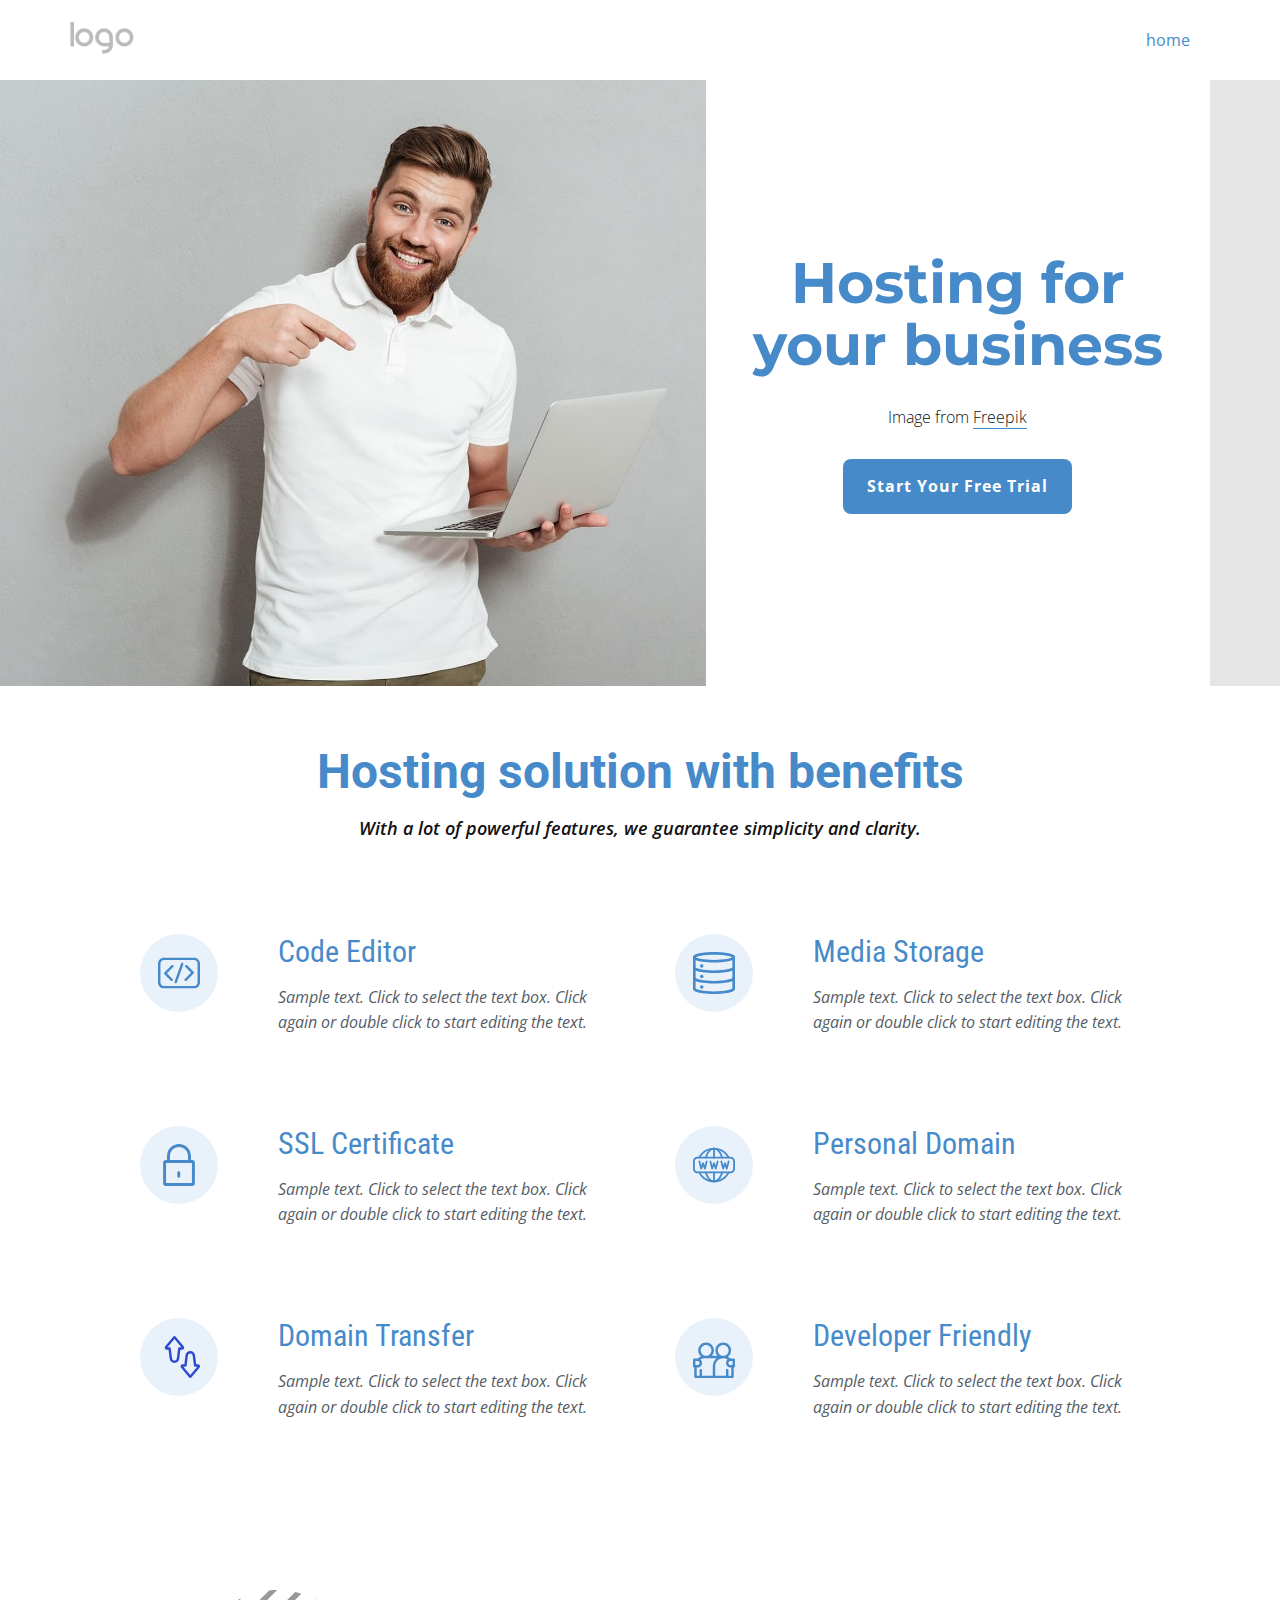
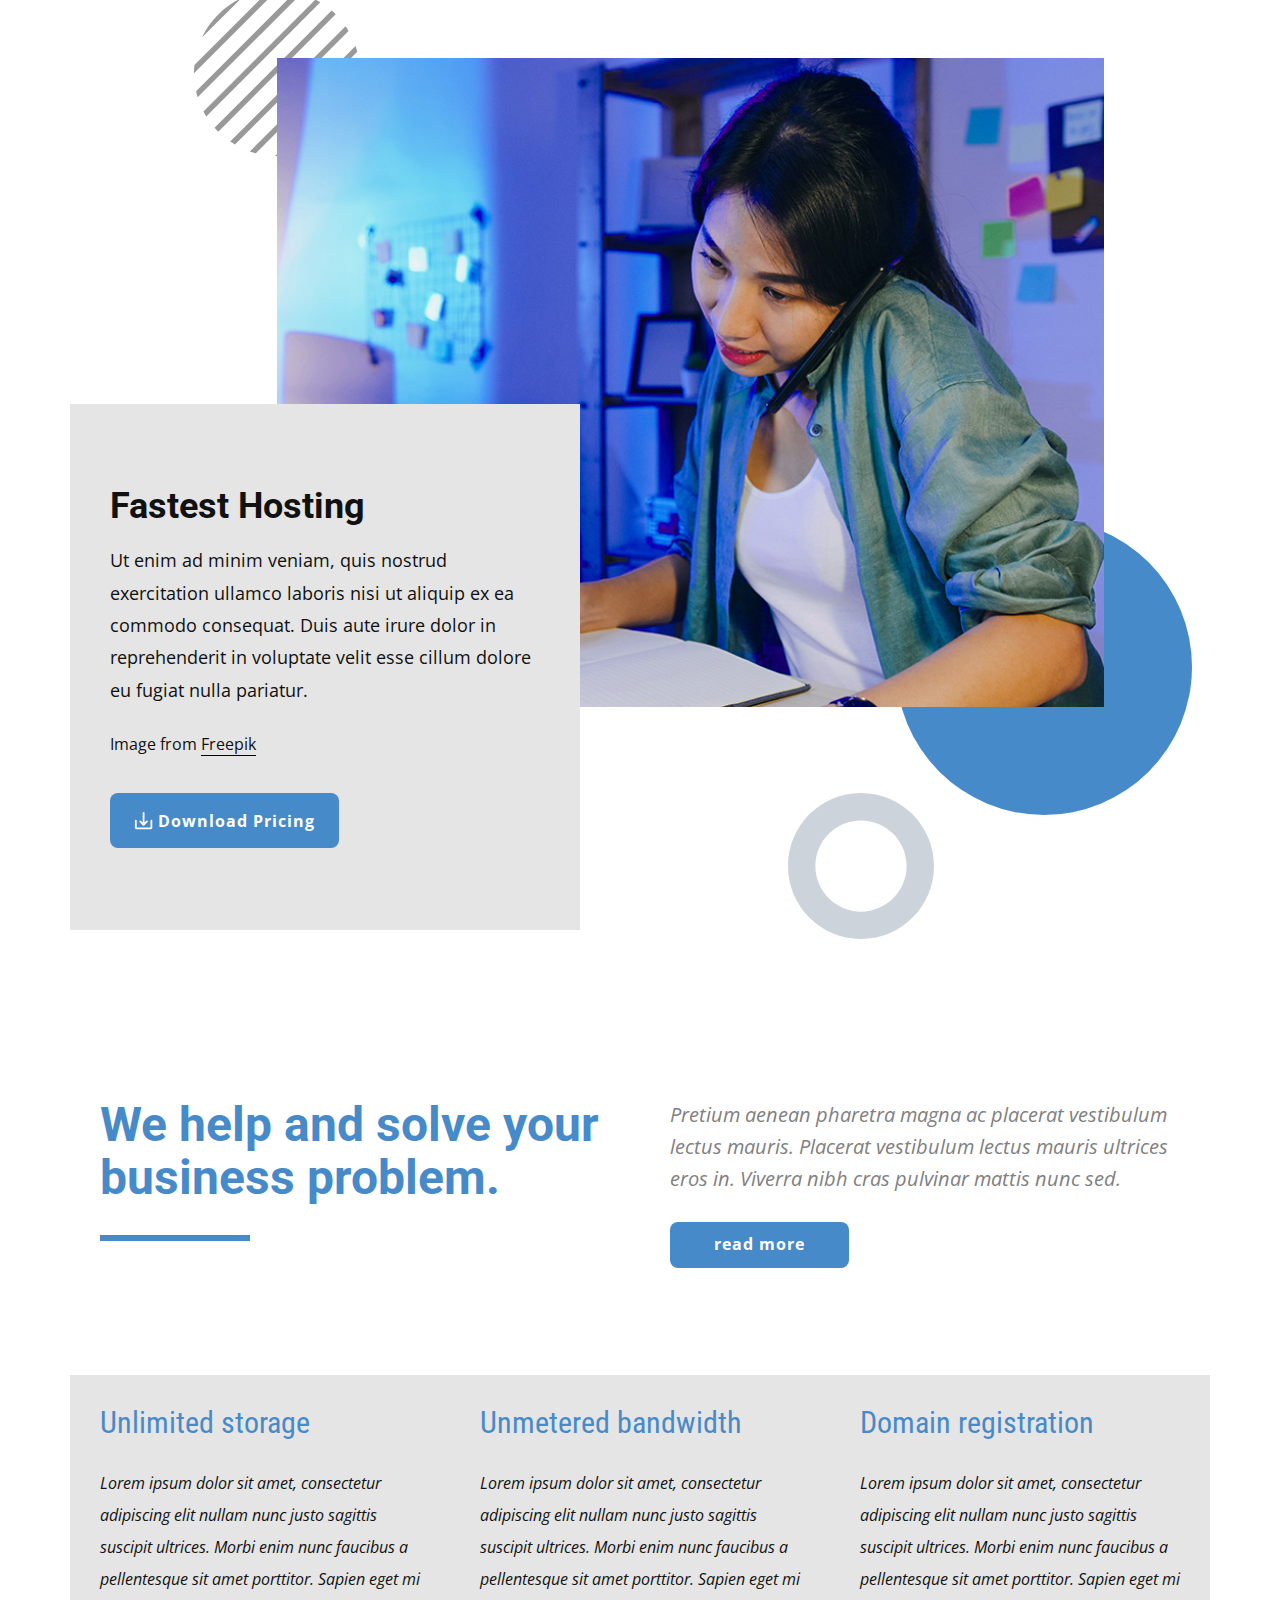
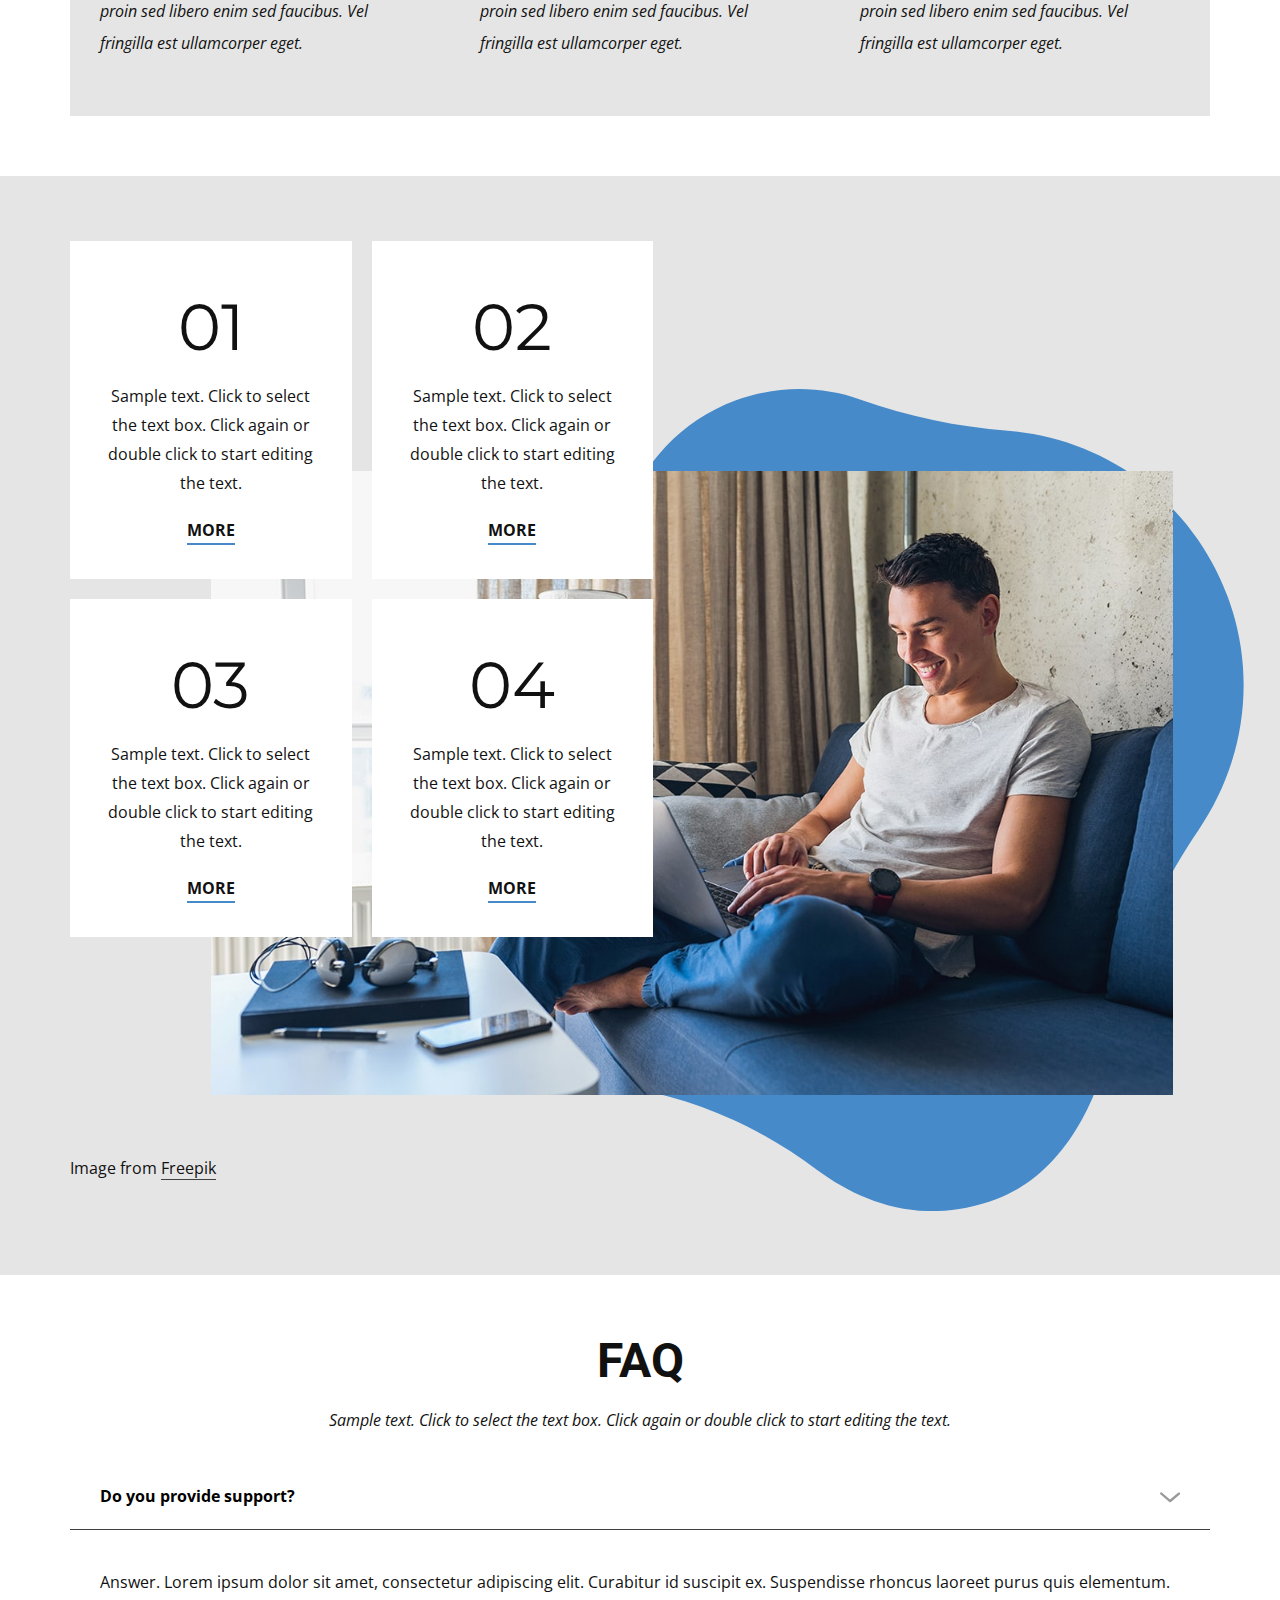
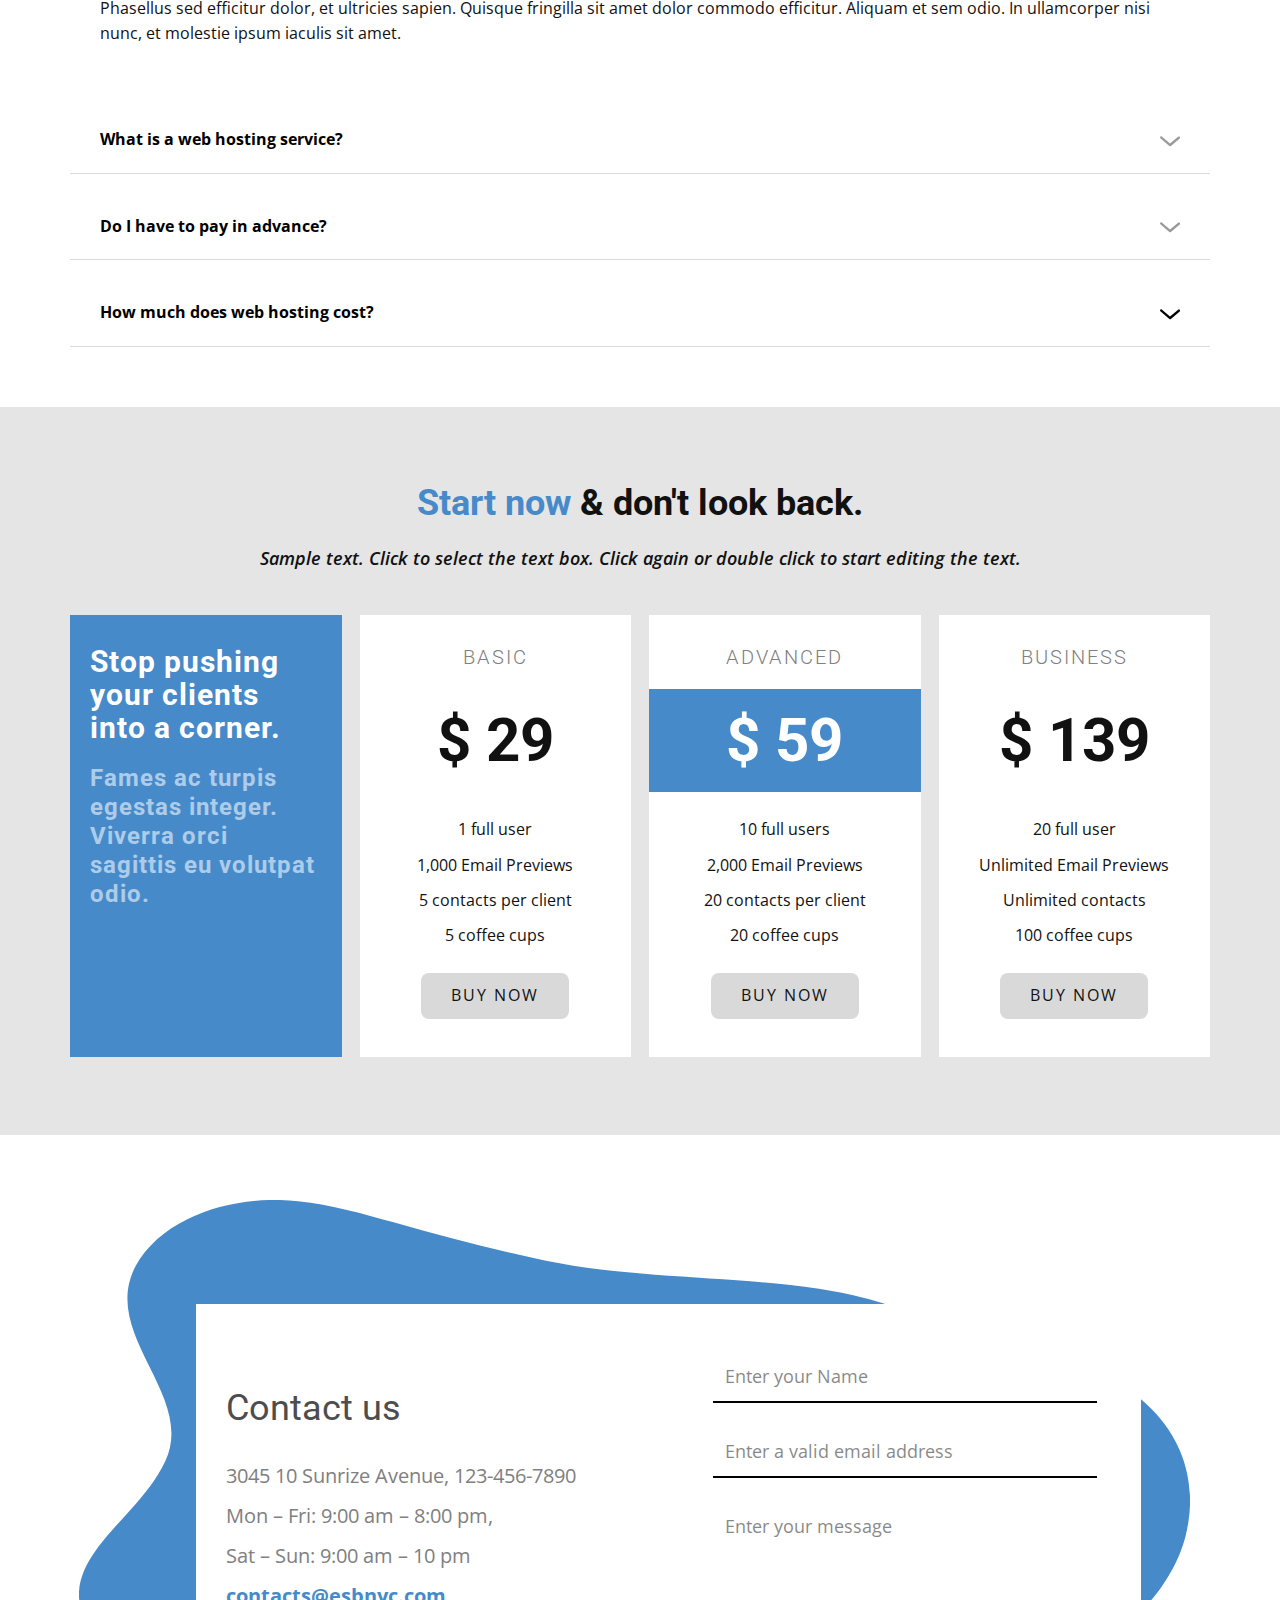
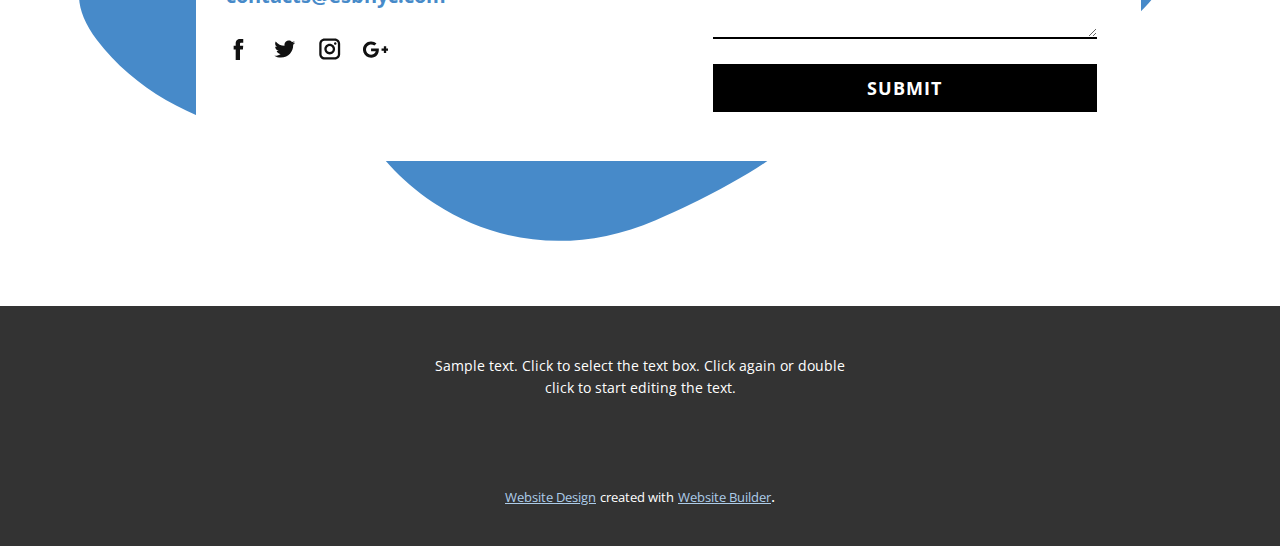
==== index.html @ 1c21a4f6 "init" ====
<!DOCTYPE html>
<html style="font-size: 16px;">
  <head>
    <meta name="viewport" content="width=device-width, initial-scale=1.0">
    <meta charset="utf-8">
    <meta name="keywords" content="Hosting for your business, ​Hosting solution with benefits, ​Fastest Hosting, We help and solve your business problem., 01, 02, 03, 04, faq, Start now &amp;amp;
don&amp;apos;t look back., Stop pushing your clients into a corner., $ 29, $ 59, $ 139, Contact us">
    <meta name="description" content="">
    <meta name="page_type" content="np-template-header-footer-from-plugin">
    <title>home</title>
    <link rel="stylesheet" href="nicepage.css" media="screen">
<link rel="stylesheet" href="home.css" media="screen">
    <script class="u-script" type="text/javascript" src="jquery.js" defer=""></script>
    <script class="u-script" type="text/javascript" src="nicepage.js" defer=""></script>
    <meta name="generator" content="Nicepage 4.8.2, nicepage.com">
    <link id="u-theme-google-font" rel="stylesheet" href="https://fonts.googleapis.com/css?family=Roboto:100,100i,300,300i,400,400i,500,500i,700,700i,900,900i|Open+Sans:300,300i,400,400i,500,500i,600,600i,700,700i,800,800i">
    <link id="u-page-google-font" rel="stylesheet" href="https://fonts.googleapis.com/css?family=Montserrat:100,100i,200,200i,300,300i,400,400i,500,500i,600,600i,700,700i,800,800i,900,900i|Roboto+Condensed:300,300i,400,400i,700,700i">
    
    
    
    
    
    
    
    
    
    <script type="application/ld+json">{
		"@context": "http://schema.org",
		"@type": "Organization",
		"name": "",
		"logo": "images/default-logo.png"
}</script>
    <meta name="theme-color" content="#478ac9">
    <meta property="og:title" content="home">
    <meta property="og:type" content="website">
  </head>
  <body data-home-page="home.html" data-home-page-title="home" class="u-body u-xl-mode"><header class="u-clearfix u-header u-header" id="sec-ed54"><div class="u-clearfix u-sheet u-valign-middle u-sheet-1">
        <a href="https://nicepage.com" class="u-image u-logo u-image-1">
          <img src="images/default-logo.png" class="u-logo-image u-logo-image-1">
        </a>
        <nav class="u-menu u-menu-dropdown u-offcanvas u-menu-1">
          <div class="menu-collapse" style="font-size: 1rem; letter-spacing: 0px;">
            <a class="u-button-style u-custom-left-right-menu-spacing u-custom-padding-bottom u-custom-top-bottom-menu-spacing u-nav-link u-text-active-palette-1-base u-text-hover-palette-2-base" href="#">
              <svg class="u-svg-link" viewBox="0 0 24 24"><use xmlns:xlink="http://www.w3.org/1999/xlink" xlink:href="#menu-hamburger"></use></svg>
              <svg class="u-svg-content" version="1.1" id="menu-hamburger" viewBox="0 0 16 16" x="0px" y="0px" xmlns:xlink="http://www.w3.org/1999/xlink" xmlns="http://www.w3.org/2000/svg"><g><rect y="1" width="16" height="2"></rect><rect y="7" width="16" height="2"></rect><rect y="13" width="16" height="2"></rect>
</g></svg>
            </a>
          </div>
          <div class="u-nav-container">
            <ul class="u-nav u-unstyled u-nav-1"><li class="u-nav-item"><a class="u-button-style u-nav-link u-text-active-palette-1-base u-text-hover-palette-2-base" href="home.html" style="padding: 10px 20px;">home</a>
</li></ul>
          </div>
          <div class="u-nav-container-collapse">
            <div class="u-black u-container-style u-inner-container-layout u-opacity u-opacity-95 u-sidenav">
              <div class="u-inner-container-layout u-sidenav-overflow">
                <div class="u-menu-close"></div>
                <ul class="u-align-center u-nav u-popupmenu-items u-unstyled u-nav-2"><li class="u-nav-item"><a class="u-button-style u-nav-link" href="home.html">home</a>
</li></ul>
              </div>
            </div>
            <div class="u-black u-menu-overlay u-opacity u-opacity-70"></div>
          </div>
        </nav>
      </div></header> 
    <section class="u-clearfix u-grey-10 u-valign-middle-lg u-valign-middle-xl u-section-1" id="sec-dedf">
      <div class="u-clearfix u-gutter-0 u-layout-wrap u-layout-wrap-1">
        <div class="u-layout" style="">
          <div class="u-layout-row" style="">
            <div class="u-align-center u-container-style u-image u-layout-cell u-right-cell u-size-35 u-size-xs-60 u-image-1" src="" data-image-width="1298" data-image-height="1080">
              <div class="u-container-layout u-valign-bottom u-container-layout-1" src=""></div>
            </div>
            <div class="u-align-center u-container-style u-layout-cell u-left-cell u-shape-rectangle u-size-25 u-size-xs-60 u-white u-layout-cell-2" src="">
              <div class="u-container-layout u-valign-middle u-container-layout-2">
                <h1 class="u-custom-font u-font-montserrat u-text u-text-palette-1-base u-text-1">Hosting for your business<br>
                </h1>
                <p class="u-text u-text-2">Image from <a href="https://www.freepik.com/psd/mockup" class="u-border-1 u-border-palette-1-base u-btn u-button-link u-button-style u-none u-text-body-color u-btn-1">Freepik</a>
                </p>
                <a href="https://nicepage.review" class="u-active-grey-90 u-border-none u-btn u-btn-round u-button-style u-hover-grey-90 u-palette-1-base u-radius-8 u-text-active-white u-text-body-alt-color u-text-hover-white u-btn-2"> Start Your Free Trial</a>
              </div>
            </div>
          </div>
        </div>
      </div>
    </section>
    <section class="u-align-center-lg u-align-center-md u-align-center-sm u-align-center-xl u-align-left-xs u-clearfix u-section-2" id="sec-1960">
      <div class="u-clearfix u-sheet u-valign-middle-lg u-valign-middle-md u-valign-middle-sm u-valign-middle-xl u-sheet-1">
        <h2 class="u-align-center-lg u-align-center-md u-align-center-sm u-align-center-xl u-text u-text-default u-text-palette-1-base u-text-1"> Hosting solution with benefits</h2>
        <p class="u-align-center-lg u-align-center-md u-align-center-sm u-align-center-xl u-text u-text-2">With a lot of powerful features, we guarantee simplicity and clarity.</p>
        <div class="u-list u-list-1">
          <div class="u-repeater u-repeater-1">
            <div class="u-container-style u-list-item u-repeater-item">
              <div class="u-container-layout u-similar-container u-valign-top-xl u-container-layout-1"><span class="u-icon u-icon-circle u-palette-1-light-3 u-spacing-18 u-text-palette-1-base u-icon-1"><svg class="u-svg-link" preserveAspectRatio="xMidYMin slice" viewBox="0 0 512 512" style=""><use xmlns:xlink="http://www.w3.org/1999/xlink" xlink:href="#svg-fbc4"></use></svg><svg class="u-svg-content" viewBox="0 0 512 512" id="svg-fbc4"><g><path d="m164.593 162.777-86.833 86.833c-5.858 5.858-5.858 15.355 0 21.213l78.4 78.4c5.857 5.858 15.355 5.859 21.213 0 5.858-5.858 5.858-15.355 0-21.213l-67.793-67.794 76.226-76.227c5.858-5.858 5.858-15.355 0-21.213s-15.356-5.858-21.213.001z"></path><path d="m355.84 162.777c-5.857-5.858-15.355-5.858-21.213 0s-5.858 15.355 0 21.213l67.793 67.794-76.226 76.227c-5.858 5.858-5.858 15.355 0 21.213 5.857 5.858 15.355 5.859 21.213 0l86.833-86.833c5.858-5.858 5.858-15.355 0-21.213z"></path><path d="m300.389 129.558c-7.814-2.76-16.38 1.338-19.139 9.149l-79.318 224.597c-2.758 7.812 1.337 16.38 9.149 19.139 7.809 2.758 16.38-1.336 19.139-9.149l79.318-224.597c2.758-7.812-1.338-16.381-9.149-19.139z"></path><path d="m439.536 68.701h-367.072c-39.957 0-72.464 32.507-72.464 72.464v229.67c0 39.957 32.507 72.464 72.464 72.464h367.072c39.957 0 72.464-32.507 72.464-72.464v-229.67c0-39.957-32.507-72.464-72.464-72.464zm42.464 302.134c0 23.415-19.049 42.464-42.464 42.464h-367.072c-23.415 0-42.464-19.049-42.464-42.464v-229.67c0-23.415 19.049-42.464 42.464-42.464h367.072c23.415 0 42.464 19.049 42.464 42.464z"></path>
</g></svg>
            
            
          </span>
                <h5 class="u-custom-font u-font-roboto-condensed u-text u-text-palette-1-base u-text-3"> Code Editor</h5>
                <p class="u-text u-text-palette-5-dark-2 u-text-4">Sample text. Click to select the text box. Click again or double click to start editing the text.</p>
              </div>
            </div>
            <div class="u-container-style u-list-item u-repeater-item">
              <div class="u-container-layout u-similar-container u-valign-top-xl u-container-layout-2"><span class="u-icon u-icon-circle u-palette-1-light-3 u-spacing-18 u-text-palette-1-base u-icon-2"><svg class="u-svg-link" preserveAspectRatio="xMidYMin slice" viewBox="0 0 24 24" style=""><use xmlns:xlink="http://www.w3.org/1999/xlink" xlink:href="#svg-6749"></use></svg><svg class="u-svg-content" viewBox="0 0 24 24" id="svg-6749"><path d="m12 6c-1.228 0-12-.084-12-3s10.772-3 12-3 12 .084 12 3-10.772 3-12 3zm-10.412-3c.732.568 4.245 1.5 10.412 1.5s9.68-.932 10.412-1.5c-.732-.568-4.245-1.5-10.412-1.5s-9.68.932-10.412 1.5zm20.939.116h.01z"></path><path d="m12 12c-1.228 0-12-.084-12-3 0-.414.336-.75.75-.75.385 0 .702.29.745.664.462.553 4.012 1.586 10.505 1.586s10.043-1.033 10.505-1.586c.043-.374.36-.664.745-.664.414 0 .75.336.75.75 0 2.916-10.772 3-12 3zm10.5-3.001c0 .001 0 .001 0 0zm-21 0c0 .001 0 .001 0 0z"></path><path d="m12 18c-1.228 0-12-.084-12-3 0-.414.336-.75.75-.75.385 0 .702.29.745.664.462.553 4.012 1.586 10.505 1.586s10.043-1.033 10.505-1.586c.043-.374.36-.664.745-.664.414 0 .75.336.75.75 0 2.916-10.772 3-12 3zm10.5-3.001c0 .001 0 .001 0 0zm-21 0c0 .001 0 .001 0 0z"></path><path d="m12 24c-1.228 0-12-.084-12-3v-18c0-.414.336-.75.75-.75s.75.336.75.75v17.919c.481.556 4.03 1.581 10.5 1.581s10.019-1.025 10.5-1.581v-17.919c0-.414.336-.75.75-.75s.75.336.75.75v18c0 2.916-10.772 3-12 3z"></path><circle cx="5" cy="14" r="1"></circle><circle cx="5" cy="8" r="1"></circle><circle cx="5" cy="20" r="1"></circle></svg>
            
            
          </span>
                <h5 class="u-custom-font u-font-roboto-condensed u-text u-text-palette-1-base u-text-5"> Media Storage</h5>
                <p class="u-text u-text-palette-5-dark-2 u-text-6">Sample text. Click to select the text box. Click again or double click to start editing the text.</p>
              </div>
            </div>
            <div class="u-container-style u-list-item u-repeater-item">
              <div class="u-container-layout u-similar-container u-valign-top-xl u-container-layout-3"><span class="u-icon u-icon-circle u-palette-1-light-3 u-spacing-18 u-text-palette-1-base u-icon-3"><svg class="u-svg-link" preserveAspectRatio="xMidYMin slice" viewBox="0 0 512 512" style=""><use xmlns:xlink="http://www.w3.org/1999/xlink" xlink:href="#svg-6777"></use></svg><svg class="u-svg-content" viewBox="0 0 512 512" x="0px" y="0px" id="svg-6777" style="enable-background:new 0 0 512 512;"><g><g><path d="M419.721,196.465H92.279c-16.414,0-29.767,13.354-29.767,29.767v256c0,16.414,13.354,29.767,29.767,29.767h327.442    c16.414,0,29.767-13.354,29.767-29.767v-256C449.488,209.819,436.135,196.465,419.721,196.465z M413.767,476.279H98.233V232.186    h315.535V476.279z"></path>
</g>
</g><g><g><path d="M256,0c-80.426,0-145.86,65.971-145.86,147.051v61.321h35.721v-61.321c0-61.386,49.408-111.33,110.14-111.33    c60.732,0,110.14,49.944,110.14,111.33v61.321h35.721v-61.321C401.861,65.971,336.432,0,256,0z"></path>
</g>
</g><g><g><path d="M253.023,333.395c-9.865,0-17.86,7.996-17.86,17.86v41.674c0,9.865,7.996,17.86,17.86,17.86s17.86-7.996,17.86-17.86    v-41.674C270.884,341.391,262.888,333.395,253.023,333.395z"></path>
</g>
</g></svg>
            
            
          </span>
                <h5 class="u-custom-font u-font-roboto-condensed u-text u-text-palette-1-base u-text-7"> SSL Certificate</h5>
                <p class="u-text u-text-palette-5-dark-2 u-text-8">Sample text. Click to select the text box. Click again or double click to start editing the text.</p>
              </div>
            </div>
            <div class="u-container-style u-list-item u-repeater-item">
              <div class="u-container-layout u-similar-container u-valign-top-xl u-container-layout-4"><span class="u-icon u-icon-circle u-palette-1-light-3 u-spacing-18 u-text-palette-1-base u-icon-4"><svg class="u-svg-link" preserveAspectRatio="xMidYMin slice" viewBox="0 0 490.667 490.667" style=""><use xmlns:xlink="http://www.w3.org/1999/xlink" xlink:href="#svg-863d"></use></svg><svg class="u-svg-content" viewBox="0 0 490.667 490.667" x="0px" y="0px" id="svg-863d" style="enable-background:new 0 0 490.667 490.667;"><g><g><path d="M437.333,149.333h-384C23.915,149.333,0,173.269,0,202.667V288c0,29.397,23.915,53.333,53.333,53.333h384    c29.419,0,53.333-23.936,53.333-53.333v-85.333C490.667,173.269,466.752,149.333,437.333,149.333z M469.333,288    c0,17.643-14.357,32-32,32h-384c-17.643,0-32-14.357-32-32v-85.333c0-17.643,14.357-32,32-32h384c17.643,0,32,14.357,32,32V288z"></path>
</g>
</g><g><g><path d="M245.333,42.667c-5.888,0-10.667,4.779-10.667,10.667V160c0,5.888,4.779,10.667,10.667,10.667S256,165.888,256,160V53.333    C256,47.445,251.221,42.667,245.333,42.667z"></path>
</g>
</g><g><g><path d="M245.333,320c-5.888,0-10.667,4.779-10.667,10.667v106.667c0,5.888,4.779,10.667,10.667,10.667S256,443.221,256,437.333    V330.667C256,324.779,251.221,320,245.333,320z"></path>
</g>
</g><g><g><path d="M351.061,157.163C331.52,86.528,291.029,42.667,245.333,42.667s-86.187,43.861-105.728,114.496    c-1.579,5.675,1.749,11.541,7.424,13.12c5.739,1.557,11.584-1.771,13.12-7.445C176.768,102.805,210.219,64,245.333,64    s68.565,38.805,85.205,98.837c1.28,4.736,5.568,7.829,10.261,7.829c0.939,0,1.877-0.128,2.837-0.384    C349.312,168.725,352.64,162.837,351.061,157.163z"></path>
</g>
</g><g><g><path d="M343.637,320.384c-5.739-1.536-11.584,1.771-13.12,7.445c-16.619,60.032-50.069,98.837-85.184,98.837    s-68.565-38.805-85.184-98.837c-1.536-5.675-7.339-8.981-13.12-7.445c-5.675,1.557-9.003,7.445-7.424,13.12    C159.147,404.139,199.637,448,245.333,448s86.187-43.861,105.728-114.496C352.64,327.829,349.312,321.963,343.637,320.384z"></path>
</g>
</g><g><g><path d="M426.688,155.243c-34.56-69.44-104.043-112.576-181.355-112.576S98.539,85.803,63.979,155.264    c-2.624,5.269-0.469,11.669,4.8,14.293c5.227,2.624,11.669,0.469,14.293-4.8C114.005,102.613,176.171,64,245.333,64    s131.328,38.613,162.283,100.757c1.856,3.733,5.611,5.909,9.536,5.909c1.6,0,3.221-0.363,4.736-1.131    C427.157,166.912,429.312,160.512,426.688,155.243z"></path>
</g>
</g><g><g><path d="M421.888,321.109c-5.248-2.603-11.669-0.491-14.293,4.8c-30.933,62.144-93.099,100.757-162.261,100.757    S114.005,388.053,83.072,325.931c-2.624-5.291-9.067-7.403-14.293-4.8c-5.269,2.624-7.424,9.024-4.8,14.293    C98.539,404.864,168.021,448,245.333,448s146.795-43.136,181.355-112.597C429.312,330.133,427.157,323.733,421.888,321.109z"></path>
</g>
</g><g><g><path d="M290.56,192.32c-5.803-1.429-11.52,2.027-12.928,7.765l-12.437,49.792l-9.749-29.248c-2.901-8.704-17.323-8.704-20.245,0    l-9.749,29.248l-12.437-49.792c-1.408-5.739-7.296-9.216-12.928-7.765c-5.739,1.429-9.195,7.232-7.765,12.928l21.333,85.333    c1.152,4.587,5.205,7.893,9.941,8.064c5.568,0.235,9.045-2.795,10.539-7.275l11.2-33.643l11.2,33.643    c1.472,4.373,5.547,7.296,10.133,7.296c0.128,0,0.277,0,0.384-0.021c4.736-0.171,8.789-3.456,9.941-8.064l21.333-85.333    C299.755,199.531,296.299,193.749,290.56,192.32z"></path>
</g>
</g><g><g><path d="M162.581,192.32c-5.803-1.429-11.499,2.027-12.949,7.765l-12.437,49.792l-9.749-29.248    c-2.901-8.704-17.323-8.704-20.245,0l-9.749,29.248l-12.437-49.792c-1.429-5.739-7.296-9.216-12.928-7.765    c-5.739,1.429-9.195,7.232-7.765,12.928l21.333,85.333c1.152,4.587,5.205,7.893,9.941,8.064c5.653,0.235,9.045-2.795,10.539-7.275    l11.2-33.643l11.2,33.643c1.472,4.373,5.547,7.296,10.133,7.296c0.128,0,0.277,0,0.405-0.021c4.736-0.171,8.789-3.456,9.941-8.064    l21.333-85.333C171.776,199.531,168.32,193.749,162.581,192.32z"></path>
</g>
</g><g><g><path d="M418.56,192.32c-5.824-1.429-11.52,2.027-12.928,7.765l-12.437,49.792l-9.749-29.248c-2.901-8.704-17.323-8.704-20.245,0    l-9.749,29.248l-12.437-49.792c-1.408-5.739-7.296-9.216-12.928-7.765c-5.717,1.429-9.173,7.211-7.765,12.928l21.333,85.333    c1.152,4.587,5.205,7.893,9.941,8.064c5.461,0.235,9.045-2.795,10.539-7.275l11.2-33.643l11.2,33.643    c1.472,4.373,5.547,7.296,10.133,7.296c0.128,0,0.277,0,0.384-0.021c4.736-0.171,8.789-3.456,9.941-8.064l21.333-85.333    C427.755,199.531,424.299,193.749,418.56,192.32z"></path>
</g>
</g></svg>
            
            
          </span>
                <h5 class="u-custom-font u-font-roboto-condensed u-text u-text-palette-1-base u-text-9"> Personal Domain</h5>
                <p class="u-text u-text-palette-5-dark-2 u-text-10">Sample text. Click to select the text box. Click again or double click to start editing the text.</p>
              </div>
            </div>
            <div class="u-container-style u-list-item u-repeater-item">
              <div class="u-container-layout u-similar-container u-valign-top-xl u-container-layout-5"><span class="u-icon u-icon-circle u-palette-1-light-3 u-spacing-18 u-icon-5"><svg class="u-svg-link" preserveAspectRatio="xMidYMin slice" viewBox="-41 0 512 512" style=""><use xmlns:xlink="http://www.w3.org/1999/xlink" xlink:href="#svg-778c"></use></svg><svg class="u-svg-content" viewBox="-41 0 512 512" id="svg-778c"><path d="m234.453125 151.4375c4.335937-9.339844 2.894531-20.039062-3.761719-27.917969l-99.21875-117.480469c-3.242187-3.839843-7.980468-6.039062-13.011718-6.039062-5.027344 0-9.769532 2.199219-13.007813 6.039062l-99.21875 117.480469c-6.65625 7.882813-8.101563 18.582031-3.761719 27.921875 4.382813 9.4375 13.609375 15.304688 24.082032 15.304688h19.503906l13.941406 111.429687c3.640625 29.085938 28.773438 51.019531 58.460938 51.019531s54.820312-21.933593 58.457031-51.019531l13.945312-111.429687h19.503907c10.472656 0 19.703124-5.867188 24.085937-15.308594zm-55.054687-14.691406c-8.558594 0-15.8125 6.390625-16.875 14.871094l-15.371094 122.832031c-1.765625 14.109375-14.101563 24.746093-28.691406 24.746093-14.589844 0-26.925782-10.636718-28.691407-24.746093l-15.367187-122.820313c-1.054688-8.484375-8.3125-14.882812-16.878906-14.882812h-23.191407l84.132813-99.613282 84.128906 99.613282zm0 0"></path><path d="m427.5625 360.558594c-4.386719-9.4375-13.613281-15.304688-24.085938-15.304688h-19.5l-13.945312-111.429687c-3.640625-29.085938-28.773438-51.019531-58.460938-51.019531s-54.816406 21.933593-58.457031 51.019531l-13.945312 111.429687h-19.503907c-10.472656 0-19.699218 5.867188-24.085937 15.308594-4.335937 9.339844-2.894531 20.039062 3.765625 27.917969l99.226562 117.488281c3.238282 3.832031 7.976563 6.03125 13 6.03125 5.027344 0 9.765626-2.199219 13.003907-6.03125l99.226562-117.488281c6.65625-7.882813 8.097657-18.582031 3.761719-27.921875zm-115.992188 114.308594-84.128906-99.613282h23.191406c8.558594 0 15.8125-6.390625 16.875-14.871094l15.371094-122.832031c1.765625-14.109375 14.101563-24.746093 28.691406-24.746093 14.59375 0 26.925782 10.636718 28.691407 24.746093l15.367187 122.820313c1.058594 8.484375 8.3125 14.882812 16.878906 14.882812h23.191407zm0 0"></path></svg>
            
            
          </span>
                <h5 class="u-custom-font u-font-roboto-condensed u-text u-text-palette-1-base u-text-11"> Domain Transfer</h5>
                <p class="u-text u-text-palette-5-dark-2 u-text-12">Sample text. Click to select the text box. Click again or double click to start editing the text.</p>
              </div>
            </div>
            <div class="u-container-style u-list-item u-repeater-item">
              <div class="u-container-layout u-similar-container u-valign-top-xl u-container-layout-6"><span class="u-icon u-icon-circle u-palette-1-light-3 u-spacing-18 u-text-palette-1-base u-icon-6"><svg class="u-svg-link" preserveAspectRatio="xMidYMin slice" viewBox="0 -40 512 511" style=""><use xmlns:xlink="http://www.w3.org/1999/xlink" xlink:href="#svg-8c6c"></use></svg><svg class="u-svg-content" viewBox="0 -40 512 511" id="svg-8c6c"><path d="m497 193.300781h-40.167969c-1.214843 0-2.417969.050781-3.613281.128907-9.023438-8.050782-19.003906-14.699219-29.679688-19.820313 24.347657-17.292969 40.261719-45.710937 40.261719-77.777344 0-52.566406-42.765625-95.332031-95.332031-95.332031-52.570312 0-95.335938 42.765625-95.335938 95.332031 0 25.261719 9.882813 48.257813 25.976563 65.332031h-70.148437c16.09375-17.074218 25.972656-40.070312 25.972656-65.332031 0-52.566406-42.765625-95.332031-95.332032-95.332031-52.566406 0-95.335937 42.765625-95.335937 95.332031 0 29.480469 13.453125 55.875 34.539063 73.378907-14.601563 5.457031-28.148438 13.617187-40.027344 24.21875-1.195313-.078126-2.394532-.128907-3.609375-.128907h-40.167969c-8.285156 0-15 6.714844-15 15v80.332031c0 8.285157 6.714844 15 15 15h1.066406v113.535157c0 8.28125 6.714844 15 15 15h449.867188c8.285156 0 15-6.71875 15-15v-113.535157h1.066406c8.285156 0 15-6.714843 15-15v-80.332031c0-8.285156-6.714844-15-15-15zm-15 80.332031h-25.167969c-13.875 0-25.167969-11.289062-25.167969-25.167968 0-13.875 11.292969-25.164063 25.167969-25.164063h25.167969zm-178.867188-177.800781c0-36.023437 29.308594-65.332031 65.332032-65.332031 36.023437 0 65.335937 29.308594 65.335937 65.332031 0 36.027344-29.308593 65.332031-65.332031 65.332031-36.027344 0-65.335938-29.304687-65.335938-65.332031zm-143.53125-65.332031c36.023438 0 65.332032 29.308594 65.332032 65.332031 0 36.023438-29.308594 65.332031-65.332032 65.332031-36.027343 0-65.335937-29.304687-65.335937-65.332031 0-36.023437 29.308594-65.332031 65.335937-65.332031zm-129.601562 192.800781h25.167969c13.875 0 25.167969 11.289063 25.167969 25.167969 0 13.875-11.292969 25.164062-25.167969 25.164062h-25.167969zm16.066406 80.332031h9.101563c30.417969 0 55.167969-24.746093 55.167969-55.167968 0-16.84375-7.601563-31.941406-19.539063-42.066406h.355469c15.503906-9.917969 33.535156-15.230469 52.382812-15.230469h142.886719c-27.757813 23.398437-45.421875 58.40625-45.421875 97.464843v113.535157h-130.667969v-65.335938c0-8.28125-6.714843-15-15-15-8.28125 0-15 6.71875-15 15v65.332031h-34.265625zm419.867188 98.53125h-34.269532v-65.332031c0-8.28125-6.714843-15-15-15-8.28125 0-15 6.71875-15 15v65.332031h-130.664062v-113.53125c0-53.742187 43.722656-97.464843 97.46875-97.464843 18.933594 0 37.039062 5.359375 52.582031 15.359375-11.851562 10.128906-19.382812 25.164062-19.382812 41.941406 0 30.417969 24.746093 55.164062 55.167969 55.164062h9.097656zm0 0"></path></svg>
            
            
          </span>
                <h5 class="u-custom-font u-font-roboto-condensed u-text u-text-palette-1-base u-text-13"> Developer Friendly</h5>
                <p class="u-text u-text-palette-5-dark-2 u-text-14">Sample text. Click to select the text box. Click again or double click to start editing the text.</p>
              </div>
            </div>
          </div>
        </div>
      </div>
    </section>
    <section class="u-align-center u-clearfix u-section-3" id="carousel_4504">
      <div class="u-clearfix u-sheet u-sheet-1">
        <div class="u-shape u-shape-svg u-text-grey-40 u-shape-1">
          <svg class="u-svg-link" preserveAspectRatio="none" viewBox="0 0 160 160" style=""><use xmlns:xlink="http://www.w3.org/1999/xlink" xlink:href="#svg-2d5e"></use></svg>
          <svg class="u-svg-content" viewBox="0 0 160 160" x="0px" y="0px" id="svg-2d5e"><path d="M114.3,152.3l38-38C144.4,130.9,130.9,144.4,114.3,152.3z M117.1,9.1l-108,108c0.8,1.6,1.7,3.2,2.7,4.8l110-110
	C120.3,10.9,118.7,10,117.1,9.1z M97.5,2L2,97.5c0.4,2,1,4,1.5,5.9l99.9-99.9C101.5,2.9,99.5,2.4,97.5,2z M80,160c2,0,4-0.1,5.9-0.2
	l73.9-73.9c0.1-2,0.2-3.9,0.2-5.9c0-0.6,0-1.2,0-1.9L78.1,160C78.8,160,79.4,160,80,160z M34.9,146.1c1.5,1,3,2,4.6,2.9L149,39.5
	c-0.9-1.6-1.9-3.1-2.9-4.6L34.9,146.1z M132.7,19.8L19.8,132.7c1.2,1.3,2.3,2.6,3.6,3.9L136.6,23.4C135.3,22.2,134,21,132.7,19.8z
	 M59.6,157.4l97.8-97.8c-0.5-1.9-1.1-3.8-1.7-5.7L53.9,155.6C55.8,156.3,57.7,156.9,59.6,157.4z M7.6,45.9L45.9,7.6
	C29.1,15.5,15.5,29.1,7.6,45.9z M80,0c-2.6,0-5.1,0.1-7.6,0.4l-72,72C0.1,74.9,0,77.4,0,80c0,0.1,0,0.2,0,0.2L80.2,0
	C80.2,0,80.1,0,80,0z"></path></svg>
        </div>
        <div class="u-palette-1-base u-preserve-proportions u-shape u-shape-circle u-shape-2"></div>
        <img class="u-image u-image-default u-image-1" data-image-width="900" data-image-height="635" src="images/b0e8ea6c-f26d-a0b2-d308-76430fa686a8.jpg">
        <div class="u-align-left u-container-style u-grey-10 u-group u-group-1">
          <div class="u-container-layout u-valign-middle u-container-layout-1">
            <h2 class="u-text u-text-default u-text-1"> Fastest Hosting</h2>
            <p class="u-text u-text-2">Ut enim ad minim veniam, quis nostrud exercitation ullamco laboris nisi ut aliquip ex ea commodo consequat. Duis aute irure dolor in reprehenderit in voluptate velit esse cillum dolore eu fugiat nulla pariatur.</p>
            <p class="u-text u-text-3">Image from <a href="https://freepik.com/photos/people" class="u-active-none u-border-1 u-border-black u-btn u-button-link u-button-style u-hover-none u-none u-text-body-color u-btn-1">Freepik</a>
            </p>
            <a href="https://nicepage.review" class="u-active-grey-90 u-border-none u-btn u-btn-round u-button-style u-hover-grey-90 u-palette-1-base u-radius-8 u-text-active-white u-text-body-alt-color u-text-hover-white u-btn-2"><span class="u-icon u-icon-1"><svg class="u-svg-content" viewBox="0 0 512 512" style="width: 1em; height: 1em;"><g id="Solid"><path d="m239.029 384.97a24 24 0 0 0 33.942 0l90.509-90.509a24 24 0 0 0 0-33.941 24 24 0 0 0 -33.941 0l-49.539 49.539v-262.059a24 24 0 0 0 -48 0v262.059l-49.539-49.539a24 24 0 0 0 -33.941 0 24 24 0 0 0 0 33.941z"></path><path d="m464 232a24 24 0 0 0 -24 24v184h-368v-184a24 24 0 0 0 -48 0v192a40 40 0 0 0 40 40h384a40 40 0 0 0 40-40v-192a24 24 0 0 0 -24-24z"></path>
</g></svg><img></span>&nbsp;Download Pricing
            </a>
          </div>
        </div>
        <div class="u-shape u-shape-svg u-text-palette-5-light-1 u-shape-3">
          <svg class="u-svg-link" preserveAspectRatio="none" viewBox="0 0 160 160" style=""><use xmlns:xlink="http://www.w3.org/1999/xlink" xlink:href="#svg-a0bf"></use></svg>
          <svg class="u-svg-content" viewBox="0 0 160 160" x="0px" y="0px" id="svg-a0bf" style="enable-background:new 0 0 160 160;"><path d="M80,30c27.6,0,50,22.4,50,50s-22.4,50-50,50s-50-22.4-50-50S52.4,30,80,30 M80,0C35.8,0,0,35.8,0,80s35.8,80,80,80
	s80-35.8,80-80S124.2,0,80,0L80,0z"></path></svg>
        </div>
      </div>
    </section>
    <section class="u-clearfix u-white u-section-4" id="carousel_1a76">
      <div class="u-clearfix u-sheet u-valign-middle u-sheet-1">
        <div class="u-clearfix u-expanded-width u-layout-wrap u-layout-wrap-1">
          <div class="u-layout">
            <div class="u-layout-row">
              <div class="u-container-style u-layout-cell u-left-cell u-similar-fill u-size-30 u-layout-cell-1">
                <div class="u-container-layout u-valign-top u-container-layout-1">
                  <h2 class="u-text u-text-palette-1-base u-text-1">We help and solve your business problem.</h2>
                  <div class="u-border-6 u-border-palette-1-base u-line u-line-horizontal u-line-1"></div>
                </div>
              </div>
              <div class="u-align-left u-container-style u-layout-cell u-right-cell u-similar-fill u-size-30 u-layout-cell-2">
                <div class="u-container-layout u-valign-top u-container-layout-2">
                  <p class="u-text u-text-font u-text-grey-50 u-text-2"> Pretium aenean pharetra magna ac placerat vestibulum lectus mauris. Placerat vestibulum lectus mauris ultrices eros in. Viverra nibh cras pulvinar mattis nunc sed.</p>
                  <a href="https://nicepage.cc" class="u-active-grey-90 u-btn u-btn-round u-button-style u-custom u-hover-grey-90 u-palette-1-base u-radius-8 u-text-active-white u-text-body-alt-color u-text-hover-white u-btn-1">read more</a>
                </div>
              </div>
            </div>
          </div>
        </div>
        <div class="u-expanded-width u-list u-list-1">
          <div class="u-repeater u-repeater-1">
            <div class="u-align-left u-container-style u-grey-10 u-list-item u-repeater-item u-list-item-1">
              <div class="u-container-layout u-similar-container u-container-layout-3">
                <h5 class="u-custom-font u-font-roboto-condensed u-text u-text-default u-text-palette-1-base u-text-3">Unlimited storage</h5>
                <p class="u-text u-text-4">Lorem ipsum dolor sit amet, consectetur adipiscing elit nullam nunc justo sagittis suscipit ultrices.&nbsp;Morbi enim nunc faucibus a pellentesque sit amet porttitor. Sapien eget mi proin sed libero enim sed faucibus. Vel fringilla est ullamcorper eget. </p>
              </div>
            </div>
            <div class="u-align-left u-container-style u-grey-10 u-list-item u-repeater-item u-list-item-2">
              <div class="u-container-layout u-similar-container u-container-layout-4">
                <h5 class="u-custom-font u-font-roboto-condensed u-text u-text-default u-text-palette-1-base u-text-5">Unmetered bandwidth</h5>
                <p class="u-text u-text-6">Lorem ipsum dolor sit amet, consectetur adipiscing elit nullam nunc justo sagittis suscipit ultrices.&nbsp;Morbi enim nunc faucibus a pellentesque sit amet porttitor. Sapien eget mi proin sed libero enim sed faucibus. Vel fringilla est ullamcorper eget. </p>
              </div>
            </div>
            <div class="u-align-left u-container-style u-grey-10 u-list-item u-repeater-item u-list-item-3">
              <div class="u-container-layout u-similar-container u-container-layout-5">
                <h5 class="u-custom-font u-font-roboto-condensed u-text u-text-default u-text-palette-1-base u-text-7">Domain registration</h5>
                <p class="u-text u-text-8">Lorem ipsum dolor sit amet, consectetur adipiscing elit nullam nunc justo sagittis suscipit ultrices.&nbsp;Morbi enim nunc faucibus a pellentesque sit amet porttitor. Sapien eget mi proin sed libero enim sed faucibus. Vel fringilla est ullamcorper eget. </p>
              </div>
            </div>
          </div>
        </div>
      </div>
    </section>
    <section class="u-clearfix u-grey-10 u-section-5" id="carousel_fab1">
      <div class="u-clearfix u-sheet u-valign-middle-md u-valign-middle-xl u-valign-middle-xs u-sheet-1">
        <div class="u-expanded-width-sm u-shape u-shape-svg u-text-palette-1-base u-shape-1">
          <svg class="u-svg-link" preserveAspectRatio="none" viewBox="0 0 160 150" style=""><use xmlns:xlink="http://www.w3.org/1999/xlink" xlink:href="#svg-7553"></use></svg>
          <svg class="u-svg-content" viewBox="0 0 160 150" x="0px" y="0px" id="svg-7553"><path d="M43.2,126.9c14.2,1.3,27.6,7,39.1,15.6c8.3,6.1,19.4,10.3,32.7,5.3c11.7-4.4,18.6-17.4,21-30.2c2.6-13.3,8.1-25.9,15.7-37.1
	c8.3-12.1,10.8-27.9,5.3-42.7C150.5,20.3,134.6,9,117,7.6C107.9,6.9,98.8,5,90.1,1.9C83-0.6,75-0.7,67.4,2.1
	c-9.9,3.7-17,11.6-20.1,21c-3.3,10.1-10.9,18-20.6,22.2c-0.1,0-0.1,0.1-0.2,0.1c-20.3,8.9-31,32-24.6,53.2
	C6.9,115.6,25.2,125.2,43.2,126.9z"></path></svg>
        </div>
        <img src="images/fddg-min.jpg" alt="" class="u-image u-image-default u-image-1" data-image-width="1200" data-image-height="800">
        <div class="u-list u-list-1">
          <div class="u-repeater u-repeater-1">
            <div class="u-align-center u-container-style u-list-item u-repeater-item u-white u-list-item-1">
              <div class="u-container-layout u-similar-container u-container-layout-1">
                <h2 class="u-custom-font u-font-montserrat u-text u-text-default u-text-1">01</h2>
                <p class="u-text u-text-2">Sample text. Click to select the text box. Click again or double click to start editing the text.</p>
                <a href="https://nicepage.com/c/education-html-templates" class="u-active-none u-border-2 u-border-active-black u-border-hover-black u-border-palette-1-base u-btn u-button-style u-hover-none u-none u-text-body-color u-text-hover-palette-2-base u-btn-1">more</a>
              </div>
            </div>
            <div class="u-align-center u-container-style u-list-item u-repeater-item u-white u-list-item-2">
              <div class="u-container-layout u-similar-container u-container-layout-2">
                <h2 class="u-custom-font u-font-montserrat u-text u-text-default u-text-3">02</h2>
                <p class="u-text u-text-4">Sample text. Click to select the text box. Click again or double click to start editing the text.</p>
                <a href="https://nicepage.studio" class="u-active-none u-border-2 u-border-active-black u-border-hover-black u-border-palette-1-base u-btn u-button-style u-hover-none u-none u-text-body-color u-text-hover-palette-2-base u-btn-2">more</a>
              </div>
            </div>
            <div class="u-align-center u-container-style u-list-item u-repeater-item u-white u-list-item-3">
              <div class="u-container-layout u-similar-container u-container-layout-3">
                <h2 class="u-custom-font u-font-montserrat u-text u-text-default u-text-5">03</h2>
                <p class="u-text u-text-6">Sample text. Click to select the text box. Click again or double click to start editing the text.</p>
                <a href="https://nicepage.me" class="u-active-none u-border-2 u-border-active-black u-border-hover-black u-border-palette-1-base u-btn u-button-style u-hover-none u-none u-text-body-color u-text-hover-palette-2-base u-btn-3">more</a>
              </div>
            </div>
            <div class="u-align-center u-container-style u-list-item u-repeater-item u-white u-list-item-4">
              <div class="u-container-layout u-similar-container u-container-layout-4">
                <h2 class="u-custom-font u-font-montserrat u-text u-text-default u-text-7">04</h2>
                <p class="u-text u-text-8">Sample text. Click to select the text box. Click again or double click to start editing the text.</p>
                <a href="https://nicepage.com/c/technology-html-templates" class="u-active-none u-border-2 u-border-active-black u-border-hover-black u-border-palette-1-base u-btn u-button-style u-hover-none u-none u-text-body-color u-text-hover-palette-2-base u-btn-4">more</a>
              </div>
            </div>
          </div>
        </div>
        <p class="u-text u-text-9">Image from <a href="https://www.freepik.com/photos/business" class="u-active-none u-border-1 u-border-grey-75 u-btn u-button-link u-button-style u-hover-none u-none u-text-body-color u-btn-5" target="_blank">Freepik</a>
        </p>
      </div>
    </section>
    <section class="u-align-center u-clearfix u-section-6" id="sec-bc23">
      <div class="u-clearfix u-sheet u-valign-middle-lg u-valign-middle-md u-valign-middle-sm u-valign-middle-xl u-sheet-1">
        <h2 class="u-text u-text-default u-text-1">faq</h2>
        <p class="u-text u-text-2">Sample text. Click to select the text box. Click again or double click to start editing the text.</p>
        <div class="u-accordion u-expanded-width-xs u-faq u-spacing-20 u-accordion-1">
          <div class="u-accordion-item">
            <a class="active u-accordion-link u-border-1 u-border-active-grey-75 u-border-grey-15 u-border-hover-grey-75 u-border-no-left u-border-no-right u-border-no-top u-button-style u-text-black u-accordion-link-1" id="link-accordion-6327" aria-controls="accordion-6327" aria-selected="true">
              <span class="u-accordion-link-text">Do you provide support?</span><span class="u-accordion-link-icon u-icon u-text-black u-icon-1"><svg class="u-svg-link" preserveAspectRatio="xMidYMin slice" viewBox="0 0 16 16" style=""><use xmlns:xlink="http://www.w3.org/1999/xlink" xlink:href="#svg-8021"></use></svg><svg class="u-svg-content" viewBox="0 0 16 16" x="0px" y="0px" id="svg-8021" style=""><path d="M8,10.7L1.6,5.3c-0.4-0.4-1-0.4-1.3,0c-0.4,0.4-0.4,0.9,0,1.3l7.2,6.1c0.1,0.1,0.4,0.2,0.6,0.2s0.4-0.1,0.6-0.2l7.1-6
	c0.4-0.4,0.4-0.9,0-1.3c-0.4-0.4-1-0.4-1.3,0L8,10.7z"></path></svg></span>
            </a>
            <div class="u-accordion-active u-accordion-pane u-container-style u-accordion-pane-1" id="accordion-6327" aria-labelledby="link-accordion-6327" wfd-invisible="true">
              <div class="u-container-layout u-container-layout-1">
                <div class="fr-view u-clearfix u-rich-text u-text">
                  <p>Answer. Lorem ipsum dolor sit amet, consectetur adipiscing elit. Curabitur id suscipit ex. Suspendisse rhoncus laoreet purus quis elementum. Phasellus sed efficitur dolor, et ultricies sapien. Quisque fringilla sit amet dolor commodo efficitur. Aliquam et sem odio. In ullamcorper nisi nunc, et molestie ipsum iaculis sit amet.</p>
                </div>
              </div>
            </div>
          </div>
          <div class="u-accordion-item">
            <a class="u-accordion-link u-border-1 u-border-active-grey-75 u-border-grey-15 u-border-hover-grey-75 u-border-no-left u-border-no-right u-border-no-top u-button-style u-text-black u-accordion-link-2" id="link-accordion-4aab" aria-controls="accordion-4aab" aria-selected="false">
              <span class="u-accordion-link-text"> What is a web hosting service? </span><span class="u-accordion-link-icon u-icon u-text-black u-icon-2"><svg class="u-svg-link" preserveAspectRatio="xMidYMin slice" viewBox="0 0 16 16" style=""><use xmlns:xlink="http://www.w3.org/1999/xlink" xlink:href="#svg-3470"></use></svg><svg class="u-svg-content" viewBox="0 0 16 16" x="0px" y="0px" id="svg-3470" style=""><path d="M8,10.7L1.6,5.3c-0.4-0.4-1-0.4-1.3,0c-0.4,0.4-0.4,0.9,0,1.3l7.2,6.1c0.1,0.1,0.4,0.2,0.6,0.2s0.4-0.1,0.6-0.2l7.1-6
	c0.4-0.4,0.4-0.9,0-1.3c-0.4-0.4-1-0.4-1.3,0L8,10.7z"></path></svg></span>
            </a>
            <div class="u-accordion-pane u-container-style u-accordion-pane-2" id="accordion-4aab" aria-labelledby="link-accordion-4aab" wfd-invisible="true">
              <div class="u-container-layout u-container-layout-2">
                <div class="u-clearfix u-rich-text u-text">
                  <p>Answer. Lorem ipsum dolor sit amet, consectetur adipiscing elit. Curabitur id suscipit ex. Suspendisse rhoncus laoreet purus quis elementum. Phasellus sed efficitur dolor, et ultricies sapien. Quisque fringilla sit amet dolor commodo efficitur. Aliquam et sem odio. In ullamcorper nisi nunc, et molestie ipsum iaculis sit amet.</p>
                </div>
              </div>
            </div>
          </div>
          <div class="u-accordion-item">
            <a class="u-accordion-link u-border-1 u-border-active-grey-75 u-border-grey-15 u-border-hover-grey-75 u-border-no-left u-border-no-right u-border-no-top u-button-style u-text-black u-accordion-link-3" id="link-accordion-eb1f" aria-controls="accordion-eb1f" aria-selected="false">
              <span class="u-accordion-link-text"> Do I have to pay in advance?</span><span class="u-accordion-link-icon u-icon u-text-black u-icon-3"><svg class="u-svg-link" preserveAspectRatio="xMidYMin slice" viewBox="0 0 16 16" style=""><use xmlns:xlink="http://www.w3.org/1999/xlink" xlink:href="#svg-e07d"></use></svg><svg class="u-svg-content" viewBox="0 0 16 16" x="0px" y="0px" id="svg-e07d" style=""><path d="M8,10.7L1.6,5.3c-0.4-0.4-1-0.4-1.3,0c-0.4,0.4-0.4,0.9,0,1.3l7.2,6.1c0.1,0.1,0.4,0.2,0.6,0.2s0.4-0.1,0.6-0.2l7.1-6
	c0.4-0.4,0.4-0.9,0-1.3c-0.4-0.4-1-0.4-1.3,0L8,10.7z"></path></svg></span>
            </a>
            <div class="u-accordion-pane u-container-style u-accordion-pane-3" id="accordion-eb1f" aria-labelledby="link-accordion-eb1f" wfd-invisible="true">
              <div class="u-container-layout u-container-layout-3">
                <div class="fr-view u-clearfix u-rich-text u-text">
                  <p>Answer. Lorem ipsum dolor sit amet, consectetur adipiscing elit. Curabitur id suscipit ex. Suspendisse rhoncus laoreet purus quis elementum. Phasellus sed efficitur dolor, et ultricies sapien. Quisque fringilla sit amet dolor commodo efficitur. Aliquam et sem odio. In ullamcorper nisi nunc, et molestie ipsum iaculis sit amet.</p>
                </div>
              </div>
            </div>
          </div>
          <div class="u-accordion-item">
            <a class="u-accordion-link u-border-1 u-border-active-grey-75 u-border-grey-15 u-border-hover-grey-75 u-border-no-left u-border-no-right u-border-no-top u-button-style u-text-black u-accordion-link-4" id="link-c01c" aria-controls="c01c" aria-selected="false">
              <span class="u-accordion-link-text"> How much does web hosting cost?</span><span class="u-accordion-link-icon u-icon u-text-black u-icon-4"><svg class="u-svg-link" preserveAspectRatio="xMidYMin slice" viewBox="0 0 16 16" style=""><use xmlns:xlink="http://www.w3.org/1999/xlink" xlink:href="#svg-e4a1"></use></svg><svg class="u-svg-content" viewBox="0 0 16 16" x="0px" y="0px" id="svg-e4a1"><path d="M8,10.7L1.6,5.3c-0.4-0.4-1-0.4-1.3,0c-0.4,0.4-0.4,0.9,0,1.3l7.2,6.1c0.1,0.1,0.4,0.2,0.6,0.2s0.4-0.1,0.6-0.2l7.1-6
	c0.4-0.4,0.4-0.9,0-1.3c-0.4-0.4-1-0.4-1.3,0L8,10.7z"></path></svg></span>
            </a>
            <div class="u-accordion-pane u-container-style u-accordion-pane-4" id="c01c" aria-labelledby="link-c01c">
              <div class="u-container-layout u-container-layout-4">
                <div class="fr-view u-clearfix u-rich-text u-text">
                  <p>Answer. Lorem ipsum dolor sit amet, consectetur adipiscing elit. Curabitur id suscipit ex. Suspendisse rhoncus laoreet purus quis elementum. Phasellus sed efficitur dolor, et ultricies sapien. Quisque fringilla sit amet dolor commodo efficitur. Aliquam et sem odio. In ullamcorper nisi nunc, et molestie ipsum iaculis sit amet.</p>
                </div>
              </div>
            </div>
          </div>
        </div>
      </div>
    </section>
    <section class="u-align-center u-clearfix u-grey-10 u-section-7" id="carousel_3837">
      <div class="u-clearfix u-sheet u-valign-middle u-sheet-1">
        <h2 class="u-text u-text-default u-text-1">
          <font class="u-text-palette-1-base">Start now</font> &amp;
don't look back.
        </h2>
        <p class="u-align-center-lg u-align-center-md u-align-center-sm u-align-center-xl u-text u-text-default u-text-2">Sample text. Click to select the text box. Click again or double click to start editing the text.</p>
        <div class="u-clearfix u-gutter-18 u-layout-wrap u-layout-wrap-1">
          <div class="u-gutter-0 u-layout">
            <div class="u-layout-row">
              <div class="u-align-left u-container-style u-layout-cell u-left-cell u-palette-1-base u-shape-rectangle u-size-15 u-size-30-md u-layout-cell-1">
                <div class="u-container-layout u-container-layout-1">
                  <h2 class="u-text u-text-default u-text-3">Stop pushing your clients into a corner.</h2>
                  <p class="u-custom-font u-heading-font u-text u-text-default u-text-palette-1-light-2 u-text-4">Fames ac turpis egestas integer. Viverra orci sagittis eu volutpat odio. </p>
                </div>
              </div>
              <div class="u-align-center u-container-style u-layout-cell u-shape-rectangle u-size-15 u-size-30-md u-white u-layout-cell-2">
                <div class="u-container-layout u-container-layout-2">
                  <h4 class="u-text u-text-grey-50 u-text-5">basic</h4>
                  <div class="u-align-center u-container-style u-expanded-width u-group u-group-1">
                    <div class="u-container-layout u-valign-middle u-container-layout-3">
                      <h2 class="u-text u-text-6">$ 29</h2>
                    </div>
                  </div>
                  <p class="u-text u-text-7">1 full user <br>1,000 Email Previews <br>5 contacts per client <br>5 coffee cups<br>
                  </p>
                  <a href="https://nicepage.com/c/tabs-website-templates" class="u-border-none u-btn u-btn-round u-button-style u-grey-15 u-hover-palette-1-base u-radius-8 u-btn-1" target="_blank">buy now</a>
                </div>
              </div>
              <div class="u-align-center u-container-style u-layout-cell u-shape-rectangle u-size-15 u-size-30-md u-white u-layout-cell-3">
                <div class="u-container-layout u-container-layout-4">
                  <h4 class="u-text u-text-grey-50 u-text-8">advanced</h4>
                  <div class="u-container-style u-expanded-width u-group u-palette-1-base u-group-2">
                    <div class="u-container-layout u-valign-middle u-container-layout-5">
                      <h2 class="u-align-center u-text u-text-9">$ 59</h2>
                    </div>
                  </div>
                  <p class="u-text u-text-10">10 full users<br>2,000 Email Previews<br>20 contacts per client <br>20 coffee cups<br>
                  </p>
                  <a href="https://nicepage.one" class="u-btn u-btn-round u-button-style u-grey-15 u-hover-palette-1-base u-radius-8 u-btn-2" target="_blank">buy now</a>
                </div>
              </div>
              <div class="u-align-center u-container-style u-layout-cell u-right-cell u-shape-rectangle u-size-15 u-size-30-md u-white u-layout-cell-4">
                <div class="u-container-layout u-container-layout-6">
                  <h4 class="u-text u-text-grey-50 u-text-11">business</h4>
                  <div class="u-align-center u-container-style u-expanded-width u-group u-group-3">
                    <div class="u-container-layout u-valign-middle u-container-layout-7">
                      <h2 class="u-text u-text-12">$ 139</h2>
                    </div>
                  </div>
                  <p class="u-text u-text-13">20 full user<br>Unlimited Email Previews<br>Unlimited contacts<br>100 coffee cups
                  </p>
                  <a href="https://nicepage.studio" class="u-btn u-btn-round u-button-style u-grey-15 u-hover-palette-1-base u-radius-8 u-btn-3" target="_blank">buy now</a>
                </div>
              </div>
            </div>
          </div>
        </div>
      </div>
    </section>
    <section class="u-align-center u-clearfix u-section-8" id="carousel_463f">
      <div class="u-clearfix u-sheet u-valign-middle-lg u-valign-middle-sm u-valign-middle-xl u-valign-middle-xs u-sheet-1">
        <div class="u-shape u-shape-svg u-text-palette-1-base u-shape-1">
          <svg class="u-svg-link" preserveAspectRatio="none" viewBox="0 0 160 140" style=""><use xmlns:xlink="http://www.w3.org/1999/xlink" xlink:href="#svg-c4d4"></use></svg>
          <svg xmlns="http://www.w3.org/2000/svg" xmlns:xlink="http://www.w3.org/1999/xlink" version="1.1" xml:space="preserve" class="u-svg-content" viewBox="0 0 160 140" x="0px" y="0px" id="svg-c4d4"><g><g><path d="M138.9,102.2c-9.5,10.1-24.4,20.2-41.2,27.4C63.2,144.5,21,147.1,3.1,112.4c-9.9-19.1,6.5-28.8,11.8-45.7
			c5.3-16.9-11.4-32.3-5.1-49.9c1.8-4.9,4.9-9,8.9-11.9C24,1,30.8-0.8,37.8,0.3C43.6,1.2,49,3.5,54.3,5.7c8.8,3.7,17.4,7.1,26.3,9.8
			c15.7,4.7,31.3,3.7,47.1,7.2c8.5,1.9,16.7,5.6,22.6,11.8C170.3,55.7,155.8,84.1,138.9,102.2z"></path>
</g>
</g></svg>
        </div>
        <div class="u-shape u-shape-svg u-text-palette-1-base u-shape-2">
          <svg class="u-svg-link" preserveAspectRatio="none" viewBox="0 0 160 120" style=""><use xmlns:xlink="http://www.w3.org/1999/xlink" xlink:href="#svg-b310"></use></svg>
          <svg xmlns="http://www.w3.org/2000/svg" xmlns:xlink="http://www.w3.org/1999/xlink" version="1.1" xml:space="preserve" class="u-svg-content" viewBox="0 0 160 120" x="0px" y="0px" id="svg-b310"><path d="M124.3,80.3c20.5-1.1,32-18.4,34.8-31.5c4.7-22.6-6.7-55.4-81.5-47.7c-124.8,12.7-75.1,145.7-16.9,114
	C99.9,93.7,86.4,82.3,124.3,80.3z"></path></svg>
        </div>
        <div class="u-clearfix u-layout-wrap u-layout-wrap-1">
          <div class="u-gutter-0 u-layout">
            <div class="u-layout-row">
              <div class="u-align-left u-container-style u-layout-cell u-left-cell u-size-30 u-white u-layout-cell-1">
                <div class="u-container-layout u-container-layout-1">
                  <h2 class="u-text u-text-grey-70 u-text-1">Contact us</h2>
                  <p class="u-text u-text-grey-50 u-text-2">3045 10 Sunrize Avenue, 123-456-7890<br>Mon – Fri: 9:00 am – 8:00 pm,<br>Sat – Sun: 9:00 am – 10 pm<br>
                    <a href="mailto:" class="u-active-none u-border-none u-btn u-button-link u-button-style u-hover-none u-none u-text-palette-1-base u-btn-1" target="_blank">contacts@esbnyc.com</a>
                  </p>
                  <div class="u-social-icons u-spacing-20 u-social-icons-1">
                    <a class="u-social-url" target="_blank" href=""><span class="u-icon u-icon-circle u-social-facebook u-social-icon u-icon-1">
                    <svg class="u-svg-link" preserveAspectRatio="xMidYMin slice" viewBox="0 0 112 112" style=""><use xmlns:xlink="http://www.w3.org/1999/xlink" xlink:href="#svg-50ee"></use></svg>
                    <svg xmlns="http://www.w3.org/2000/svg" xmlns:xlink="http://www.w3.org/1999/xlink" version="1.1" xml:space="preserve" class="u-svg-content" viewBox="0 0 112 112" x="0px" y="0px" id="svg-50ee"><path d="M75.5,28.8H65.4c-1.5,0-4,0.9-4,4.3v9.4h13.9l-1.5,15.8H61.4v45.1H42.8V58.3h-8.8V42.4h8.8V32.2 c0-7.4,3.4-18.8,18.8-18.8h13.8v15.4H75.5z"></path></svg>
                  </span>
                    </a>
                    <a class="u-social-url" target="_blank" href=""><span class="u-icon u-icon-circle u-social-icon u-social-twitter u-icon-2">
                    <svg class="u-svg-link" preserveAspectRatio="xMidYMin slice" viewBox="0 0 112 112" style=""><use xmlns:xlink="http://www.w3.org/1999/xlink" xlink:href="#svg-d346"></use></svg>
                    <svg xmlns="http://www.w3.org/2000/svg" xmlns:xlink="http://www.w3.org/1999/xlink" version="1.1" xml:space="preserve" class="u-svg-content" viewBox="0 0 112 112" x="0px" y="0px" id="svg-d346"><path d="M92.2,38.2c0,0.8,0,1.6,0,2.3c0,24.3-18.6,52.4-52.6,52.4c-10.6,0.1-20.2-2.9-28.5-8.2 c1.4,0.2,2.9,0.2,4.4,0.2c8.7,0,16.7-2.9,23-7.9c-8.1-0.2-14.9-5.5-17.3-12.8c1.1,0.2,2.4,0.2,3.4,0.2c1.6,0,3.3-0.2,4.8-0.7 c-8.4-1.6-14.9-9.2-14.9-18c0-0.2,0-0.2,0-0.2c2.5,1.4,5.4,2.2,8.4,2.3c-5-3.3-8.3-8.9-8.3-15.4c0-3.4,1-6.5,2.5-9.2 c9.1,11.1,22.7,18.5,38,19.2c-0.2-1.4-0.4-2.8-0.4-4.3c0.1-10,8.3-18.2,18.5-18.2c5.4,0,10.1,2.2,13.5,5.7c4.3-0.8,8.1-2.3,11.7-4.5 c-1.4,4.3-4.3,7.9-8.1,10.1c3.7-0.4,7.3-1.4,10.6-2.9C98.9,32.3,95.7,35.5,92.2,38.2z"></path></svg>
                  </span>
                    </a>
                    <a class="u-social-url" target="_blank" href=""><span class="u-icon u-icon-circle u-social-icon u-social-instagram u-icon-3">
                    <svg class="u-svg-link" preserveAspectRatio="xMidYMin slice" viewBox="0 0 112 112" style=""><use xmlns:xlink="http://www.w3.org/1999/xlink" xlink:href="#svg-dd2a"></use></svg>
                    <svg xmlns="http://www.w3.org/2000/svg" xmlns:xlink="http://www.w3.org/1999/xlink" version="1.1" xml:space="preserve" class="u-svg-content" viewBox="0 0 112 112" x="0px" y="0px" id="svg-dd2a"><path d="M55.9,32.9c-12.8,0-23.2,10.4-23.2,23.2s10.4,23.2,23.2,23.2s23.2-10.4,23.2-23.2S68.7,32.9,55.9,32.9z M55.9,69.4c-7.4,0-13.3-6-13.3-13.3c-0.1-7.4,6-13.3,13.3-13.3s13.3,6,13.3,13.3C69.3,63.5,63.3,69.4,55.9,69.4z"></path><path d="M79.7,26.8c-3,0-5.4,2.5-5.4,5.4s2.5,5.4,5.4,5.4c3,0,5.4-2.5,5.4-5.4S82.7,26.8,79.7,26.8z"></path><path d="M78.2,11H33.5C21,11,10.8,21.3,10.8,33.7v44.7c0,12.6,10.2,22.8,22.7,22.8h44.7c12.6,0,22.7-10.2,22.7-22.7 V33.7C100.8,21.1,90.6,11,78.2,11z M91,78.4c0,7.1-5.8,12.8-12.8,12.8H33.5c-7.1,0-12.8-5.8-12.8-12.8V33.7 c0-7.1,5.8-12.8,12.8-12.8h44.7c7.1,0,12.8,5.8,12.8,12.8V78.4z"></path></svg>
                  </span>
                    </a>
                    <a class="u-social-url" target="_blank" href=""><span class="u-icon u-icon-circle u-social-google u-social-icon u-icon-4">
                    <svg class="u-svg-link" preserveAspectRatio="xMidYMin slice" viewBox="0 0 112 112" style=""><use xmlns:xlink="http://www.w3.org/1999/xlink" xlink:href="#svg-102d"></use></svg>
                    <svg xmlns="http://www.w3.org/2000/svg" xmlns:xlink="http://www.w3.org/1999/xlink" version="1.1" xml:space="preserve" class="u-svg-content" viewBox="0 0 112 112" x="0px" y="0px" id="svg-102d"><path d="M62.2,81.6c-8.6,11.2-24.6,14.4-37.6,10C10.9,87,0.8,73.2,1,58.5c-0.8-18,15.2-34.6,33.1-34.9 c9.2-0.8,18.2,2.7,25,8.6c-2.9,3.1-5.7,6.2-8.9,9.2c-6.2-3.8-13.5-6.5-20.6-4C18.1,40.7,11,54.2,15.4,65.6 c3.5,11.8,17.8,18.3,29.2,13.2c5.8-2.1,9.7-7.4,11.3-13.2c-6.6-0.1-13.2,0-20.1-0.3c0-3.9,0-7.9,0-11.9c11.2,0,22.2,0,33.3,0 C69.9,63.4,68.3,73.9,62.2,81.6z M110.9,63.7c-3.4,0-6.6,0-10,0c0,3.4,0,6.6,0,10c-3.4,0-6.6,0-10,0c0-3.4,0-6.6,0-10 c-3.4,0-6.6,0-10,0c0-3.4,0-6.6,0-10c3.4,0,6.6,0,10,0c0-3.4,0-6.6,0.1-10c3.4,0,6.6,0,10,0c0,3.4,0,6.6,0,10c3.4,0,6.6,0,10,0 C110.9,56.9,110.9,60.3,110.9,63.7z"></path></svg>
                  </span>
                    </a>
                  </div>
                </div>
              </div>
              <div class="u-align-left u-container-style u-layout-cell u-right-cell u-size-30 u-white u-layout-cell-2">
                <div class="u-container-layout u-valign-middle u-container-layout-2">
                  <div class="u-expanded-width u-form u-form-1">
                    <form action="#" method="POST" class="u-clearfix u-form-spacing-24 u-form-vertical u-inner-form" style="padding: 24px;" source="email" name="form">
                      <div class="u-form-group u-form-name u-form-group-1">
                        <label for="name-3b9a" class="u-form-control-hidden u-label">Name</label>
                        <input type="text" placeholder="Enter your Name" id="name-3b9a" name="name" class="u-border-2 u-border-black u-border-no-left u-border-no-right u-border-no-top u-input u-input-rectangle u-input-1" required="">
                      </div>
                      <div class="u-form-email u-form-group u-form-group-2">
                        <label for="email-3b9a" class="u-form-control-hidden u-label">Email</label>
                        <input type="email" placeholder="Enter a valid email address" id="email-3b9a" name="email" class="u-border-2 u-border-black u-border-no-left u-border-no-right u-border-no-top u-input u-input-rectangle u-input-2" required="">
                      </div>
                      <div class="u-form-group u-form-message u-form-group-3">
                        <label for="message-3b9a" class="u-form-control-hidden u-label">Message</label>
                        <textarea placeholder="Enter your message" rows="4" cols="50" id="message-3b9a" name="message" class="u-border-2 u-border-black u-border-no-left u-border-no-right u-border-no-top u-input u-input-rectangle u-input-3" required=""></textarea>
                      </div>
                      <div class="u-align-left u-form-group u-form-submit u-form-group-4">
                        <a href="#" class="u-black u-btn u-btn-submit u-button-style u-hover-grey-60 u-btn-2">Submit</a>
                        <input type="submit" value="submit" class="u-form-control-hidden">
                      </div>
                      <div class="u-form-send-message u-form-send-success"> Thank you! Your message has been sent. </div>
                      <div class="u-form-send-error u-form-send-message"> Unable to send your message. Please fix errors then try again. </div>
                      <input type="hidden" value="" name="recaptchaResponse">
                    </form>
                  </div>
                </div>
              </div>
            </div>
          </div>
        </div>
      </div>
    </section>
    
    
    <footer class="u-align-center u-clearfix u-footer u-grey-80 u-footer" id="sec-7ea6"><div class="u-clearfix u-sheet u-sheet-1">
        <p class="u-small-text u-text u-text-variant u-text-1">Sample text. Click to select the text box. Click again or double click to start editing the text.</p>
      </div></footer>
    <section class="u-backlink u-clearfix u-grey-80">
      <a class="u-link" href="https://nicepage.com/website-design" target="_blank">
        <span>Website Design</span>
      </a>
      <p class="u-text">
        <span>created with</span>
      </p>
      <a class="u-link" href="https://nicepage.com/website-builder" target="_blank">
        <span>Website Builder</span>
      </a>. 
    </section>
  </body>
</html>
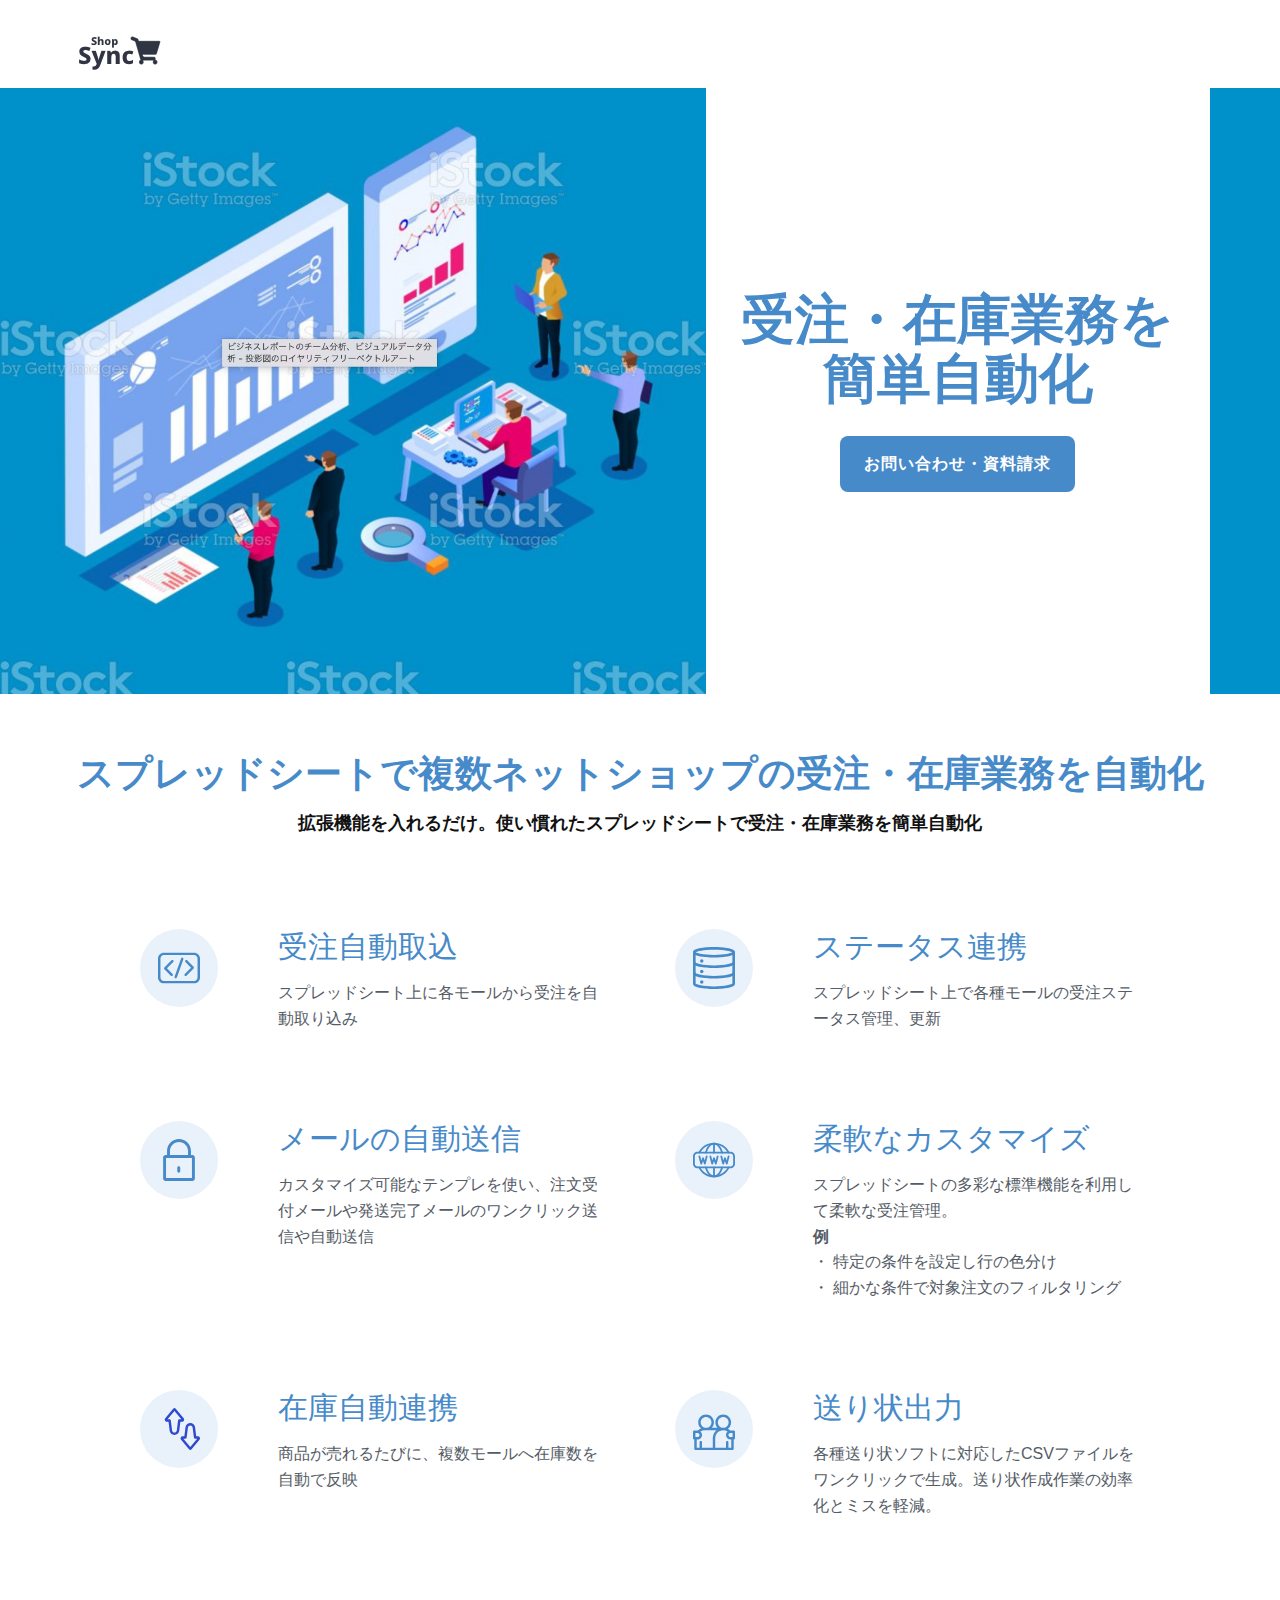
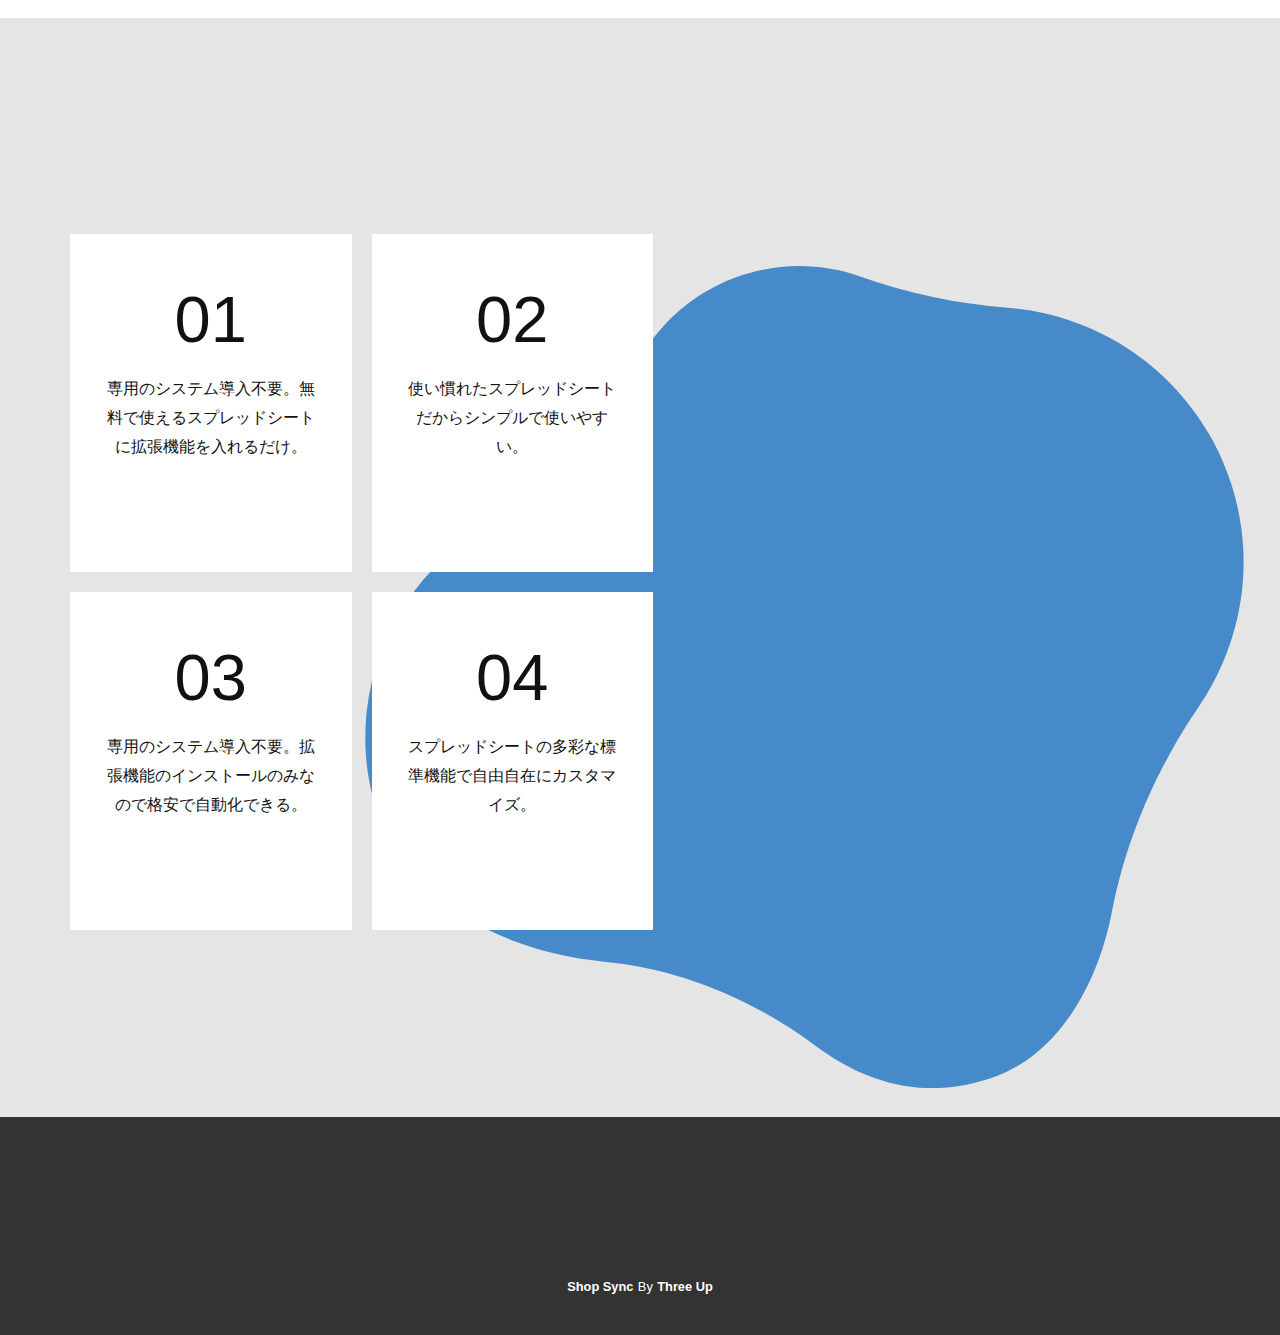
==== commit f51edddd: "wip" ====
--- a/index.html
+++ b/index.html
@@ -7,7 +7,7 @@
 don&amp;apos;t look back., Stop pushing your clients into a corner., $ 29, $ 59, $ 139, Contact us">
     <meta name="description" content="">
     <meta name="page_type" content="np-template-header-footer-from-plugin">
-    <title>home</title>
+    <title>Shop Sync</title>
     <link rel="stylesheet" href="nicepage.css" media="screen">
 <link rel="stylesheet" href="home.css" media="screen">
     <script class="u-script" type="text/javascript" src="jquery.js" defer=""></script>
@@ -15,15 +15,6 @@
     <meta name="generator" content="Nicepage 4.8.2, nicepage.com">
     <link id="u-theme-google-font" rel="stylesheet" href="https://fonts.googleapis.com/css?family=Roboto:100,100i,300,300i,400,400i,500,500i,700,700i,900,900i|Open+Sans:300,300i,400,400i,500,500i,600,600i,700,700i,800,800i">
     <link id="u-page-google-font" rel="stylesheet" href="https://fonts.googleapis.com/css?family=Montserrat:100,100i,200,200i,300,300i,400,400i,500,500i,600,600i,700,700i,800,800i,900,900i|Roboto+Condensed:300,300i,400,400i,700,700i">
-    
-    
-    
-    
-    
-    
-    
-    
-    
     <script type="application/ld+json">{
 		"@context": "http://schema.org",
 		"@type": "Organization",
@@ -31,10 +22,10 @@
 		"logo": "images/default-logo.png"
 }</script>
     <meta name="theme-color" content="#478ac9">
-    <meta property="og:title" content="home">
+    <meta property="og:title" content="Shop Sync">
     <meta property="og:type" content="website">
   </head>
-  <body data-home-page="home.html" data-home-page-title="home" class="u-body u-xl-mode"><header class="u-clearfix u-header u-header" id="sec-ed54"><div class="u-clearfix u-sheet u-valign-middle u-sheet-1">
+  <body data-home-page="home.html" data-home-page-title="shop-sync" class="u-body u-xl-mode"><header class="u-clearfix u-header u-header" id="sec-ed54"><div class="u-clearfix u-sheet u-valign-middle u-sheet-1">
         <a href="https://nicepage.com" class="u-image u-logo u-image-1">
           <img src="images/default-logo.png" class="u-logo-image u-logo-image-1">
         </a>
@@ -47,14 +38,16 @@
             </a>
           </div>
           <div class="u-nav-container">
-            <ul class="u-nav u-unstyled u-nav-1"><li class="u-nav-item"><a class="u-button-style u-nav-link u-text-active-palette-1-base u-text-hover-palette-2-base" href="home.html" style="padding: 10px 20px;">home</a>
+            <ul class="u-nav u-unstyled u-nav-1">
+              <li class="u-nav-item">
+                <!-- <a class="u-button-style u-nav-link u-text-active-palette-1-base u-text-hover-palette-2-base" href="home.html" style="padding: 10px 20px;">home</a> -->
 </li></ul>
           </div>
           <div class="u-nav-container-collapse">
             <div class="u-black u-container-style u-inner-container-layout u-opacity u-opacity-95 u-sidenav">
               <div class="u-inner-container-layout u-sidenav-overflow">
                 <div class="u-menu-close"></div>
-                <ul class="u-align-center u-nav u-popupmenu-items u-unstyled u-nav-2"><li class="u-nav-item"><a class="u-button-style u-nav-link" href="home.html">home</a>
+                <ul class="u-align-center u-nav u-popupmenu-items u-unstyled u-nav-2"><li class="u-nav-item"><a class="u-button-style u-nav-link" href="home.html">shop sync</a>
 </li></ul>
               </div>
             </div>
@@ -71,11 +64,13 @@
             </div>
             <div class="u-align-center u-container-style u-layout-cell u-left-cell u-shape-rectangle u-size-25 u-size-xs-60 u-white u-layout-cell-2" src="">
               <div class="u-container-layout u-valign-middle u-container-layout-2">
-                <h1 class="u-custom-font u-font-montserrat u-text u-text-palette-1-base u-text-1">Hosting for your business<br>
+                <h1 class="u-custom-font u-font-montserrat u-text u-text-palette-1-base u-text-1">受注・在庫業務を簡単自動化<br>
                 </h1>
-                <p class="u-text u-text-2">Image from <a href="https://www.freepik.com/psd/mockup" class="u-border-1 u-border-palette-1-base u-btn u-button-link u-button-style u-none u-text-body-color u-btn-1">Freepik</a>
-                </p>
-                <a href="https://nicepage.review" class="u-active-grey-90 u-border-none u-btn u-btn-round u-button-style u-hover-grey-90 u-palette-1-base u-radius-8 u-text-active-white u-text-body-alt-color u-text-hover-white u-btn-2"> Start Your Free Trial</a>
+                <!-- <p class="u-text u-text-2">Image from <a href="https://www.freepik.com/psd/mockup" class="u-border-1 u-border-palette-1-base u-btn u-button-link u-button-style u-none u-text-body-color u-btn-1">Freepik</a> -->
+                <!-- </p> -->
+                <a href="https://forms.gle/64h3HEDT7d8SC78A6" class="u-active-grey-90 u-border-none u-btn u-btn-round u-button-style u-hover-grey-90 u-palette-1-base u-radius-8 u-text-active-white u-text-body-alt-color u-text-hover-white u-btn-2">
+                  お問い合わせ・資料請求
+                </a>
               </div>
             </div>
           </div>
@@ -84,8 +79,8 @@
     </section>
     <section class="u-align-center-lg u-align-center-md u-align-center-sm u-align-center-xl u-align-left-xs u-clearfix u-section-2" id="sec-1960">
       <div class="u-clearfix u-sheet u-valign-middle-lg u-valign-middle-md u-valign-middle-sm u-valign-middle-xl u-sheet-1">
-        <h2 class="u-align-center-lg u-align-center-md u-align-center-sm u-align-center-xl u-text u-text-default u-text-palette-1-base u-text-1"> Hosting solution with benefits</h2>
-        <p class="u-align-center-lg u-align-center-md u-align-center-sm u-align-center-xl u-text u-text-2">With a lot of powerful features, we guarantee simplicity and clarity.</p>
+        <h2 class="u-align-center-lg u-align-center-md u-align-center-sm u-align-center-xl u-text u-text-default u-text-palette-1-base u-text-1">スプレッドシートで複数ネットショップの受注・在庫業務を自動化</h2>
+        <p class="u-align-center-lg u-align-center-md u-align-center-sm u-align-center-xl u-text u-text-2">拡張機能を入れるだけ。使い慣れたスプレッドシートで受注・在庫業務を簡単自動化</p>
         <div class="u-list u-list-1">
           <div class="u-repeater u-repeater-1">
             <div class="u-container-style u-list-item u-repeater-item">
@@ -94,8 +89,8 @@
             
             
           </span>
-                <h5 class="u-custom-font u-font-roboto-condensed u-text u-text-palette-1-base u-text-3"> Code Editor</h5>
-                <p class="u-text u-text-palette-5-dark-2 u-text-4">Sample text. Click to select the text box. Click again or double click to start editing the text.</p>
+                <h5 class="u-custom-font u-font-roboto-condensed u-text u-text-palette-1-base u-text-3"> 受注自動取込</h5>
+                <p class="u-text u-text-palette-5-dark-2 u-text-4">スプレッドシート上に各モールから受注を自動取り込み</p>
               </div>
             </div>
             <div class="u-container-style u-list-item u-repeater-item">
@@ -103,8 +98,8 @@
             
             
           </span>
-                <h5 class="u-custom-font u-font-roboto-condensed u-text u-text-palette-1-base u-text-5"> Media Storage</h5>
-                <p class="u-text u-text-palette-5-dark-2 u-text-6">Sample text. Click to select the text box. Click again or double click to start editing the text.</p>
+                <h5 class="u-custom-font u-font-roboto-condensed u-text u-text-palette-1-base u-text-5">ステータス連携</h5>
+                <p class="u-text u-text-palette-5-dark-2 u-text-6">スプレッドシート上で各種モールの受注ステータス管理、更新</p>
               </div>
             </div>
             <div class="u-container-style u-list-item u-repeater-item">
@@ -118,8 +113,8 @@
             
             
           </span>
-                <h5 class="u-custom-font u-font-roboto-condensed u-text u-text-palette-1-base u-text-7"> SSL Certificate</h5>
-                <p class="u-text u-text-palette-5-dark-2 u-text-8">Sample text. Click to select the text box. Click again or double click to start editing the text.</p>
+                <h5 class="u-custom-font u-font-roboto-condensed u-text u-text-palette-1-base u-text-7">メールの自動送信</h5>
+                <p class="u-text u-text-palette-5-dark-2 u-text-8">カスタマイズ可能なテンプレを使い、注文受付メールや発送完了メールのワンクリック送信や自動送信</p>
               </div>
             </div>
             <div class="u-container-style u-list-item u-repeater-item">
@@ -147,8 +142,13 @@
             
             
           </span>
-                <h5 class="u-custom-font u-font-roboto-condensed u-text u-text-palette-1-base u-text-9"> Personal Domain</h5>
-                <p class="u-text u-text-palette-5-dark-2 u-text-10">Sample text. Click to select the text box. Click again or double click to start editing the text.</p>
+                <h5 class="u-custom-font u-font-roboto-condensed u-text u-text-palette-1-base u-text-9">柔軟なカスタマイズ</h5>
+                <p class="u-text u-text-palette-5-dark-2 u-text-10">
+                  スプレッドシートの多彩な標準機能を利用して柔軟な受注管理。<br>
+                  <b>例</b><br>
+                  ・ 特定の条件を設定し行の色分け<br>
+                  ・ 細かな条件で対象注文のフィルタリング
+                </p>
               </div>
             </div>
             <div class="u-container-style u-list-item u-repeater-item">
@@ -156,8 +156,8 @@
             
             
           </span>
-                <h5 class="u-custom-font u-font-roboto-condensed u-text u-text-palette-1-base u-text-11"> Domain Transfer</h5>
-                <p class="u-text u-text-palette-5-dark-2 u-text-12">Sample text. Click to select the text box. Click again or double click to start editing the text.</p>
+                <h5 class="u-custom-font u-font-roboto-condensed u-text u-text-palette-1-base u-text-11">在庫自動連携</h5>
+                <p class="u-text u-text-palette-5-dark-2 u-text-12">商品が売れるたびに、複数モールへ在庫数を自動で反映</p>
               </div>
             </div>
             <div class="u-container-style u-list-item u-repeater-item">
@@ -165,84 +165,8 @@
             
             
           </span>
-                <h5 class="u-custom-font u-font-roboto-condensed u-text u-text-palette-1-base u-text-13"> Developer Friendly</h5>
-                <p class="u-text u-text-palette-5-dark-2 u-text-14">Sample text. Click to select the text box. Click again or double click to start editing the text.</p>
-              </div>
-            </div>
-          </div>
-        </div>
-      </div>
-    </section>
-    <section class="u-align-center u-clearfix u-section-3" id="carousel_4504">
-      <div class="u-clearfix u-sheet u-sheet-1">
-        <div class="u-shape u-shape-svg u-text-grey-40 u-shape-1">
-          <svg class="u-svg-link" preserveAspectRatio="none" viewBox="0 0 160 160" style=""><use xmlns:xlink="http://www.w3.org/1999/xlink" xlink:href="#svg-2d5e"></use></svg>
-          <svg class="u-svg-content" viewBox="0 0 160 160" x="0px" y="0px" id="svg-2d5e"><path d="M114.3,152.3l38-38C144.4,130.9,130.9,144.4,114.3,152.3z M117.1,9.1l-108,108c0.8,1.6,1.7,3.2,2.7,4.8l110-110
-	C120.3,10.9,118.7,10,117.1,9.1z M97.5,2L2,97.5c0.4,2,1,4,1.5,5.9l99.9-99.9C101.5,2.9,99.5,2.4,97.5,2z M80,160c2,0,4-0.1,5.9-0.2
-	l73.9-73.9c0.1-2,0.2-3.9,0.2-5.9c0-0.6,0-1.2,0-1.9L78.1,160C78.8,160,79.4,160,80,160z M34.9,146.1c1.5,1,3,2,4.6,2.9L149,39.5
-	c-0.9-1.6-1.9-3.1-2.9-4.6L34.9,146.1z M132.7,19.8L19.8,132.7c1.2,1.3,2.3,2.6,3.6,3.9L136.6,23.4C135.3,22.2,134,21,132.7,19.8z
-	 M59.6,157.4l97.8-97.8c-0.5-1.9-1.1-3.8-1.7-5.7L53.9,155.6C55.8,156.3,57.7,156.9,59.6,157.4z M7.6,45.9L45.9,7.6
-	C29.1,15.5,15.5,29.1,7.6,45.9z M80,0c-2.6,0-5.1,0.1-7.6,0.4l-72,72C0.1,74.9,0,77.4,0,80c0,0.1,0,0.2,0,0.2L80.2,0
-	C80.2,0,80.1,0,80,0z"></path></svg>
-        </div>
-        <div class="u-palette-1-base u-preserve-proportions u-shape u-shape-circle u-shape-2"></div>
-        <img class="u-image u-image-default u-image-1" data-image-width="900" data-image-height="635" src="images/b0e8ea6c-f26d-a0b2-d308-76430fa686a8.jpg">
-        <div class="u-align-left u-container-style u-grey-10 u-group u-group-1">
-          <div class="u-container-layout u-valign-middle u-container-layout-1">
-            <h2 class="u-text u-text-default u-text-1"> Fastest Hosting</h2>
-            <p class="u-text u-text-2">Ut enim ad minim veniam, quis nostrud exercitation ullamco laboris nisi ut aliquip ex ea commodo consequat. Duis aute irure dolor in reprehenderit in voluptate velit esse cillum dolore eu fugiat nulla pariatur.</p>
-            <p class="u-text u-text-3">Image from <a href="https://freepik.com/photos/people" class="u-active-none u-border-1 u-border-black u-btn u-button-link u-button-style u-hover-none u-none u-text-body-color u-btn-1">Freepik</a>
-            </p>
-            <a href="https://nicepage.review" class="u-active-grey-90 u-border-none u-btn u-btn-round u-button-style u-hover-grey-90 u-palette-1-base u-radius-8 u-text-active-white u-text-body-alt-color u-text-hover-white u-btn-2"><span class="u-icon u-icon-1"><svg class="u-svg-content" viewBox="0 0 512 512" style="width: 1em; height: 1em;"><g id="Solid"><path d="m239.029 384.97a24 24 0 0 0 33.942 0l90.509-90.509a24 24 0 0 0 0-33.941 24 24 0 0 0 -33.941 0l-49.539 49.539v-262.059a24 24 0 0 0 -48 0v262.059l-49.539-49.539a24 24 0 0 0 -33.941 0 24 24 0 0 0 0 33.941z"></path><path d="m464 232a24 24 0 0 0 -24 24v184h-368v-184a24 24 0 0 0 -48 0v192a40 40 0 0 0 40 40h384a40 40 0 0 0 40-40v-192a24 24 0 0 0 -24-24z"></path>
-</g></svg><img></span>&nbsp;Download Pricing
-            </a>
-          </div>
-        </div>
-        <div class="u-shape u-shape-svg u-text-palette-5-light-1 u-shape-3">
-          <svg class="u-svg-link" preserveAspectRatio="none" viewBox="0 0 160 160" style=""><use xmlns:xlink="http://www.w3.org/1999/xlink" xlink:href="#svg-a0bf"></use></svg>
-          <svg class="u-svg-content" viewBox="0 0 160 160" x="0px" y="0px" id="svg-a0bf" style="enable-background:new 0 0 160 160;"><path d="M80,30c27.6,0,50,22.4,50,50s-22.4,50-50,50s-50-22.4-50-50S52.4,30,80,30 M80,0C35.8,0,0,35.8,0,80s35.8,80,80,80
-	s80-35.8,80-80S124.2,0,80,0L80,0z"></path></svg>
-        </div>
-      </div>
-    </section>
-    <section class="u-clearfix u-white u-section-4" id="carousel_1a76">
-      <div class="u-clearfix u-sheet u-valign-middle u-sheet-1">
-        <div class="u-clearfix u-expanded-width u-layout-wrap u-layout-wrap-1">
-          <div class="u-layout">
-            <div class="u-layout-row">
-              <div class="u-container-style u-layout-cell u-left-cell u-similar-fill u-size-30 u-layout-cell-1">
-                <div class="u-container-layout u-valign-top u-container-layout-1">
-                  <h2 class="u-text u-text-palette-1-base u-text-1">We help and solve your business problem.</h2>
-                  <div class="u-border-6 u-border-palette-1-base u-line u-line-horizontal u-line-1"></div>
-                </div>
-              </div>
-              <div class="u-align-left u-container-style u-layout-cell u-right-cell u-similar-fill u-size-30 u-layout-cell-2">
-                <div class="u-container-layout u-valign-top u-container-layout-2">
-                  <p class="u-text u-text-font u-text-grey-50 u-text-2"> Pretium aenean pharetra magna ac placerat vestibulum lectus mauris. Placerat vestibulum lectus mauris ultrices eros in. Viverra nibh cras pulvinar mattis nunc sed.</p>
-                  <a href="https://nicepage.cc" class="u-active-grey-90 u-btn u-btn-round u-button-style u-custom u-hover-grey-90 u-palette-1-base u-radius-8 u-text-active-white u-text-body-alt-color u-text-hover-white u-btn-1">read more</a>
-                </div>
-              </div>
-            </div>
-          </div>
-        </div>
-        <div class="u-expanded-width u-list u-list-1">
-          <div class="u-repeater u-repeater-1">
-            <div class="u-align-left u-container-style u-grey-10 u-list-item u-repeater-item u-list-item-1">
-              <div class="u-container-layout u-similar-container u-container-layout-3">
-                <h5 class="u-custom-font u-font-roboto-condensed u-text u-text-default u-text-palette-1-base u-text-3">Unlimited storage</h5>
-                <p class="u-text u-text-4">Lorem ipsum dolor sit amet, consectetur adipiscing elit nullam nunc justo sagittis suscipit ultrices.&nbsp;Morbi enim nunc faucibus a pellentesque sit amet porttitor. Sapien eget mi proin sed libero enim sed faucibus. Vel fringilla est ullamcorper eget. </p>
-              </div>
-            </div>
-            <div class="u-align-left u-container-style u-grey-10 u-list-item u-repeater-item u-list-item-2">
-              <div class="u-container-layout u-similar-container u-container-layout-4">
-                <h5 class="u-custom-font u-font-roboto-condensed u-text u-text-default u-text-palette-1-base u-text-5">Unmetered bandwidth</h5>
-                <p class="u-text u-text-6">Lorem ipsum dolor sit amet, consectetur adipiscing elit nullam nunc justo sagittis suscipit ultrices.&nbsp;Morbi enim nunc faucibus a pellentesque sit amet porttitor. Sapien eget mi proin sed libero enim sed faucibus. Vel fringilla est ullamcorper eget. </p>
-              </div>
-            </div>
-            <div class="u-align-left u-container-style u-grey-10 u-list-item u-repeater-item u-list-item-3">
-              <div class="u-container-layout u-similar-container u-container-layout-5">
-                <h5 class="u-custom-font u-font-roboto-condensed u-text u-text-default u-text-palette-1-base u-text-7">Domain registration</h5>
-                <p class="u-text u-text-8">Lorem ipsum dolor sit amet, consectetur adipiscing elit nullam nunc justo sagittis suscipit ultrices.&nbsp;Morbi enim nunc faucibus a pellentesque sit amet porttitor. Sapien eget mi proin sed libero enim sed faucibus. Vel fringilla est ullamcorper eget. </p>
+                <h5 class="u-custom-font u-font-roboto-condensed u-text u-text-palette-1-base u-text-13">送り状出力</h5>
+                <p class="u-text u-text-palette-5-dark-2 u-text-14">各種送り状ソフトに対応したCSVファイルをワンクリックで生成。送り状作成作業の効率化とミスを軽減。</p>
               </div>
             </div>
           </div>
@@ -258,258 +182,57 @@
 	c-9.9,3.7-17,11.6-20.1,21c-3.3,10.1-10.9,18-20.6,22.2c-0.1,0-0.1,0.1-0.2,0.1c-20.3,8.9-31,32-24.6,53.2
 	C6.9,115.6,25.2,125.2,43.2,126.9z"></path></svg>
         </div>
-        <img src="images/fddg-min.jpg" alt="" class="u-image u-image-default u-image-1" data-image-width="1200" data-image-height="800">
+        <!-- <img src="images/fddg-min.jpg" alt="" class="u-image u-image-default u-image-1" data-image-width="1200" data-image-height="800"> -->
         <div class="u-list u-list-1">
           <div class="u-repeater u-repeater-1">
             <div class="u-align-center u-container-style u-list-item u-repeater-item u-white u-list-item-1">
               <div class="u-container-layout u-similar-container u-container-layout-1">
                 <h2 class="u-custom-font u-font-montserrat u-text u-text-default u-text-1">01</h2>
-                <p class="u-text u-text-2">Sample text. Click to select the text box. Click again or double click to start editing the text.</p>
-                <a href="https://nicepage.com/c/education-html-templates" class="u-active-none u-border-2 u-border-active-black u-border-hover-black u-border-palette-1-base u-btn u-button-style u-hover-none u-none u-text-body-color u-text-hover-palette-2-base u-btn-1">more</a>
+                <p class="u-text u-text-2">専用のシステム導入不要。無料で使えるスプレッドシートに拡張機能を入れるだけ。</p>
+                <!-- <a href="https://nicepage.com/c/education-html-templates" class="u-active-none u-border-2 u-border-active-black u-border-hover-black u-border-palette-1-base u-btn u-button-style u-hover-none u-none u-text-body-color u-text-hover-palette-2-base u-btn-1">more</a> -->
               </div>
             </div>
             <div class="u-align-center u-container-style u-list-item u-repeater-item u-white u-list-item-2">
               <div class="u-container-layout u-similar-container u-container-layout-2">
                 <h2 class="u-custom-font u-font-montserrat u-text u-text-default u-text-3">02</h2>
-                <p class="u-text u-text-4">Sample text. Click to select the text box. Click again or double click to start editing the text.</p>
-                <a href="https://nicepage.studio" class="u-active-none u-border-2 u-border-active-black u-border-hover-black u-border-palette-1-base u-btn u-button-style u-hover-none u-none u-text-body-color u-text-hover-palette-2-base u-btn-2">more</a>
+                <p class="u-text u-text-4">使い慣れたスプレッドシートだからシンプルで使いやすい。</p>
+                <!-- <a href="https://nicepage.studio" class="u-active-none u-border-2 u-border-active-black u-border-hover-black u-border-palette-1-base u-btn u-button-style u-hover-none u-none u-text-body-color u-text-hover-palette-2-base u-btn-2">more</a> -->
               </div>
             </div>
             <div class="u-align-center u-container-style u-list-item u-repeater-item u-white u-list-item-3">
               <div class="u-container-layout u-similar-container u-container-layout-3">
                 <h2 class="u-custom-font u-font-montserrat u-text u-text-default u-text-5">03</h2>
-                <p class="u-text u-text-6">Sample text. Click to select the text box. Click again or double click to start editing the text.</p>
-                <a href="https://nicepage.me" class="u-active-none u-border-2 u-border-active-black u-border-hover-black u-border-palette-1-base u-btn u-button-style u-hover-none u-none u-text-body-color u-text-hover-palette-2-base u-btn-3">more</a>
+                <p class="u-text u-text-6">専用のシステム導入不要。拡張機能のインストールのみなので格安で自動化できる。</p>
+                <!-- <a href="https://nicepage.me" class="u-active-none u-border-2 u-border-active-black u-border-hover-black u-border-palette-1-base u-btn u-button-style u-hover-none u-none u-text-body-color u-text-hover-palette-2-base u-btn-3">more</a> -->
               </div>
             </div>
             <div class="u-align-center u-container-style u-list-item u-repeater-item u-white u-list-item-4">
               <div class="u-container-layout u-similar-container u-container-layout-4">
                 <h2 class="u-custom-font u-font-montserrat u-text u-text-default u-text-7">04</h2>
-                <p class="u-text u-text-8">Sample text. Click to select the text box. Click again or double click to start editing the text.</p>
-                <a href="https://nicepage.com/c/technology-html-templates" class="u-active-none u-border-2 u-border-active-black u-border-hover-black u-border-palette-1-base u-btn u-button-style u-hover-none u-none u-text-body-color u-text-hover-palette-2-base u-btn-4">more</a>
-              </div>
-            </div>
-          </div>
-        </div>
-        <p class="u-text u-text-9">Image from <a href="https://www.freepik.com/photos/business" class="u-active-none u-border-1 u-border-grey-75 u-btn u-button-link u-button-style u-hover-none u-none u-text-body-color u-btn-5" target="_blank">Freepik</a>
-        </p>
+                <p class="u-text u-text-8">スプレッドシートの多彩な標準機能で自由自在にカスタマイズ。</p>
+                <!-- <a href="https://nicepage.com/c/technology-html-templates" class="u-active-none u-border-2 u-border-active-black u-border-hover-black u-border-palette-1-base u-btn u-button-style u-hover-none u-none u-text-body-color u-text-hover-palette-2-base u-btn-4">more</a> -->
+              </div>
+            </div>
+          </div>
+        </div>
+        <!-- <p class="u-text u-text-9">Image from <a href="https://www.freepik.com/photos/business" class="u-active-none u-border-1 u-border-grey-75 u-btn u-button-link u-button-style u-hover-none u-none u-text-body-color u-btn-5" target="_blank">Freepik</a> -->
+        <!-- </p> -->
       </div>
     </section>
-    <section class="u-align-center u-clearfix u-section-6" id="sec-bc23">
-      <div class="u-clearfix u-sheet u-valign-middle-lg u-valign-middle-md u-valign-middle-sm u-valign-middle-xl u-sheet-1">
-        <h2 class="u-text u-text-default u-text-1">faq</h2>
-        <p class="u-text u-text-2">Sample text. Click to select the text box. Click again or double click to start editing the text.</p>
-        <div class="u-accordion u-expanded-width-xs u-faq u-spacing-20 u-accordion-1">
-          <div class="u-accordion-item">
-            <a class="active u-accordion-link u-border-1 u-border-active-grey-75 u-border-grey-15 u-border-hover-grey-75 u-border-no-left u-border-no-right u-border-no-top u-button-style u-text-black u-accordion-link-1" id="link-accordion-6327" aria-controls="accordion-6327" aria-selected="true">
-              <span class="u-accordion-link-text">Do you provide support?</span><span class="u-accordion-link-icon u-icon u-text-black u-icon-1"><svg class="u-svg-link" preserveAspectRatio="xMidYMin slice" viewBox="0 0 16 16" style=""><use xmlns:xlink="http://www.w3.org/1999/xlink" xlink:href="#svg-8021"></use></svg><svg class="u-svg-content" viewBox="0 0 16 16" x="0px" y="0px" id="svg-8021" style=""><path d="M8,10.7L1.6,5.3c-0.4-0.4-1-0.4-1.3,0c-0.4,0.4-0.4,0.9,0,1.3l7.2,6.1c0.1,0.1,0.4,0.2,0.6,0.2s0.4-0.1,0.6-0.2l7.1-6
-	c0.4-0.4,0.4-0.9,0-1.3c-0.4-0.4-1-0.4-1.3,0L8,10.7z"></path></svg></span>
-            </a>
-            <div class="u-accordion-active u-accordion-pane u-container-style u-accordion-pane-1" id="accordion-6327" aria-labelledby="link-accordion-6327" wfd-invisible="true">
-              <div class="u-container-layout u-container-layout-1">
-                <div class="fr-view u-clearfix u-rich-text u-text">
-                  <p>Answer. Lorem ipsum dolor sit amet, consectetur adipiscing elit. Curabitur id suscipit ex. Suspendisse rhoncus laoreet purus quis elementum. Phasellus sed efficitur dolor, et ultricies sapien. Quisque fringilla sit amet dolor commodo efficitur. Aliquam et sem odio. In ullamcorper nisi nunc, et molestie ipsum iaculis sit amet.</p>
-                </div>
-              </div>
-            </div>
-          </div>
-          <div class="u-accordion-item">
-            <a class="u-accordion-link u-border-1 u-border-active-grey-75 u-border-grey-15 u-border-hover-grey-75 u-border-no-left u-border-no-right u-border-no-top u-button-style u-text-black u-accordion-link-2" id="link-accordion-4aab" aria-controls="accordion-4aab" aria-selected="false">
-              <span class="u-accordion-link-text"> What is a web hosting service? </span><span class="u-accordion-link-icon u-icon u-text-black u-icon-2"><svg class="u-svg-link" preserveAspectRatio="xMidYMin slice" viewBox="0 0 16 16" style=""><use xmlns:xlink="http://www.w3.org/1999/xlink" xlink:href="#svg-3470"></use></svg><svg class="u-svg-content" viewBox="0 0 16 16" x="0px" y="0px" id="svg-3470" style=""><path d="M8,10.7L1.6,5.3c-0.4-0.4-1-0.4-1.3,0c-0.4,0.4-0.4,0.9,0,1.3l7.2,6.1c0.1,0.1,0.4,0.2,0.6,0.2s0.4-0.1,0.6-0.2l7.1-6
-	c0.4-0.4,0.4-0.9,0-1.3c-0.4-0.4-1-0.4-1.3,0L8,10.7z"></path></svg></span>
-            </a>
-            <div class="u-accordion-pane u-container-style u-accordion-pane-2" id="accordion-4aab" aria-labelledby="link-accordion-4aab" wfd-invisible="true">
-              <div class="u-container-layout u-container-layout-2">
-                <div class="u-clearfix u-rich-text u-text">
-                  <p>Answer. Lorem ipsum dolor sit amet, consectetur adipiscing elit. Curabitur id suscipit ex. Suspendisse rhoncus laoreet purus quis elementum. Phasellus sed efficitur dolor, et ultricies sapien. Quisque fringilla sit amet dolor commodo efficitur. Aliquam et sem odio. In ullamcorper nisi nunc, et molestie ipsum iaculis sit amet.</p>
-                </div>
-              </div>
-            </div>
-          </div>
-          <div class="u-accordion-item">
-            <a class="u-accordion-link u-border-1 u-border-active-grey-75 u-border-grey-15 u-border-hover-grey-75 u-border-no-left u-border-no-right u-border-no-top u-button-style u-text-black u-accordion-link-3" id="link-accordion-eb1f" aria-controls="accordion-eb1f" aria-selected="false">
-              <span class="u-accordion-link-text"> Do I have to pay in advance?</span><span class="u-accordion-link-icon u-icon u-text-black u-icon-3"><svg class="u-svg-link" preserveAspectRatio="xMidYMin slice" viewBox="0 0 16 16" style=""><use xmlns:xlink="http://www.w3.org/1999/xlink" xlink:href="#svg-e07d"></use></svg><svg class="u-svg-content" viewBox="0 0 16 16" x="0px" y="0px" id="svg-e07d" style=""><path d="M8,10.7L1.6,5.3c-0.4-0.4-1-0.4-1.3,0c-0.4,0.4-0.4,0.9,0,1.3l7.2,6.1c0.1,0.1,0.4,0.2,0.6,0.2s0.4-0.1,0.6-0.2l7.1-6
-	c0.4-0.4,0.4-0.9,0-1.3c-0.4-0.4-1-0.4-1.3,0L8,10.7z"></path></svg></span>
-            </a>
-            <div class="u-accordion-pane u-container-style u-accordion-pane-3" id="accordion-eb1f" aria-labelledby="link-accordion-eb1f" wfd-invisible="true">
-              <div class="u-container-layout u-container-layout-3">
-                <div class="fr-view u-clearfix u-rich-text u-text">
-                  <p>Answer. Lorem ipsum dolor sit amet, consectetur adipiscing elit. Curabitur id suscipit ex. Suspendisse rhoncus laoreet purus quis elementum. Phasellus sed efficitur dolor, et ultricies sapien. Quisque fringilla sit amet dolor commodo efficitur. Aliquam et sem odio. In ullamcorper nisi nunc, et molestie ipsum iaculis sit amet.</p>
-                </div>
-              </div>
-            </div>
-          </div>
-          <div class="u-accordion-item">
-            <a class="u-accordion-link u-border-1 u-border-active-grey-75 u-border-grey-15 u-border-hover-grey-75 u-border-no-left u-border-no-right u-border-no-top u-button-style u-text-black u-accordion-link-4" id="link-c01c" aria-controls="c01c" aria-selected="false">
-              <span class="u-accordion-link-text"> How much does web hosting cost?</span><span class="u-accordion-link-icon u-icon u-text-black u-icon-4"><svg class="u-svg-link" preserveAspectRatio="xMidYMin slice" viewBox="0 0 16 16" style=""><use xmlns:xlink="http://www.w3.org/1999/xlink" xlink:href="#svg-e4a1"></use></svg><svg class="u-svg-content" viewBox="0 0 16 16" x="0px" y="0px" id="svg-e4a1"><path d="M8,10.7L1.6,5.3c-0.4-0.4-1-0.4-1.3,0c-0.4,0.4-0.4,0.9,0,1.3l7.2,6.1c0.1,0.1,0.4,0.2,0.6,0.2s0.4-0.1,0.6-0.2l7.1-6
-	c0.4-0.4,0.4-0.9,0-1.3c-0.4-0.4-1-0.4-1.3,0L8,10.7z"></path></svg></span>
-            </a>
-            <div class="u-accordion-pane u-container-style u-accordion-pane-4" id="c01c" aria-labelledby="link-c01c">
-              <div class="u-container-layout u-container-layout-4">
-                <div class="fr-view u-clearfix u-rich-text u-text">
-                  <p>Answer. Lorem ipsum dolor sit amet, consectetur adipiscing elit. Curabitur id suscipit ex. Suspendisse rhoncus laoreet purus quis elementum. Phasellus sed efficitur dolor, et ultricies sapien. Quisque fringilla sit amet dolor commodo efficitur. Aliquam et sem odio. In ullamcorper nisi nunc, et molestie ipsum iaculis sit amet.</p>
-                </div>
-              </div>
-            </div>
-          </div>
-        </div>
-      </div>
-    </section>
-    <section class="u-align-center u-clearfix u-grey-10 u-section-7" id="carousel_3837">
-      <div class="u-clearfix u-sheet u-valign-middle u-sheet-1">
-        <h2 class="u-text u-text-default u-text-1">
-          <font class="u-text-palette-1-base">Start now</font> &amp;
-don't look back.
-        </h2>
-        <p class="u-align-center-lg u-align-center-md u-align-center-sm u-align-center-xl u-text u-text-default u-text-2">Sample text. Click to select the text box. Click again or double click to start editing the text.</p>
-        <div class="u-clearfix u-gutter-18 u-layout-wrap u-layout-wrap-1">
-          <div class="u-gutter-0 u-layout">
-            <div class="u-layout-row">
-              <div class="u-align-left u-container-style u-layout-cell u-left-cell u-palette-1-base u-shape-rectangle u-size-15 u-size-30-md u-layout-cell-1">
-                <div class="u-container-layout u-container-layout-1">
-                  <h2 class="u-text u-text-default u-text-3">Stop pushing your clients into a corner.</h2>
-                  <p class="u-custom-font u-heading-font u-text u-text-default u-text-palette-1-light-2 u-text-4">Fames ac turpis egestas integer. Viverra orci sagittis eu volutpat odio. </p>
-                </div>
-              </div>
-              <div class="u-align-center u-container-style u-layout-cell u-shape-rectangle u-size-15 u-size-30-md u-white u-layout-cell-2">
-                <div class="u-container-layout u-container-layout-2">
-                  <h4 class="u-text u-text-grey-50 u-text-5">basic</h4>
-                  <div class="u-align-center u-container-style u-expanded-width u-group u-group-1">
-                    <div class="u-container-layout u-valign-middle u-container-layout-3">
-                      <h2 class="u-text u-text-6">$ 29</h2>
-                    </div>
-                  </div>
-                  <p class="u-text u-text-7">1 full user <br>1,000 Email Previews <br>5 contacts per client <br>5 coffee cups<br>
-                  </p>
-                  <a href="https://nicepage.com/c/tabs-website-templates" class="u-border-none u-btn u-btn-round u-button-style u-grey-15 u-hover-palette-1-base u-radius-8 u-btn-1" target="_blank">buy now</a>
-                </div>
-              </div>
-              <div class="u-align-center u-container-style u-layout-cell u-shape-rectangle u-size-15 u-size-30-md u-white u-layout-cell-3">
-                <div class="u-container-layout u-container-layout-4">
-                  <h4 class="u-text u-text-grey-50 u-text-8">advanced</h4>
-                  <div class="u-container-style u-expanded-width u-group u-palette-1-base u-group-2">
-                    <div class="u-container-layout u-valign-middle u-container-layout-5">
-                      <h2 class="u-align-center u-text u-text-9">$ 59</h2>
-                    </div>
-                  </div>
-                  <p class="u-text u-text-10">10 full users<br>2,000 Email Previews<br>20 contacts per client <br>20 coffee cups<br>
-                  </p>
-                  <a href="https://nicepage.one" class="u-btn u-btn-round u-button-style u-grey-15 u-hover-palette-1-base u-radius-8 u-btn-2" target="_blank">buy now</a>
-                </div>
-              </div>
-              <div class="u-align-center u-container-style u-layout-cell u-right-cell u-shape-rectangle u-size-15 u-size-30-md u-white u-layout-cell-4">
-                <div class="u-container-layout u-container-layout-6">
-                  <h4 class="u-text u-text-grey-50 u-text-11">business</h4>
-                  <div class="u-align-center u-container-style u-expanded-width u-group u-group-3">
-                    <div class="u-container-layout u-valign-middle u-container-layout-7">
-                      <h2 class="u-text u-text-12">$ 139</h2>
-                    </div>
-                  </div>
-                  <p class="u-text u-text-13">20 full user<br>Unlimited Email Previews<br>Unlimited contacts<br>100 coffee cups
-                  </p>
-                  <a href="https://nicepage.studio" class="u-btn u-btn-round u-button-style u-grey-15 u-hover-palette-1-base u-radius-8 u-btn-3" target="_blank">buy now</a>
-                </div>
-              </div>
-            </div>
-          </div>
-        </div>
-      </div>
-    </section>
-    <section class="u-align-center u-clearfix u-section-8" id="carousel_463f">
-      <div class="u-clearfix u-sheet u-valign-middle-lg u-valign-middle-sm u-valign-middle-xl u-valign-middle-xs u-sheet-1">
-        <div class="u-shape u-shape-svg u-text-palette-1-base u-shape-1">
-          <svg class="u-svg-link" preserveAspectRatio="none" viewBox="0 0 160 140" style=""><use xmlns:xlink="http://www.w3.org/1999/xlink" xlink:href="#svg-c4d4"></use></svg>
-          <svg xmlns="http://www.w3.org/2000/svg" xmlns:xlink="http://www.w3.org/1999/xlink" version="1.1" xml:space="preserve" class="u-svg-content" viewBox="0 0 160 140" x="0px" y="0px" id="svg-c4d4"><g><g><path d="M138.9,102.2c-9.5,10.1-24.4,20.2-41.2,27.4C63.2,144.5,21,147.1,3.1,112.4c-9.9-19.1,6.5-28.8,11.8-45.7
-			c5.3-16.9-11.4-32.3-5.1-49.9c1.8-4.9,4.9-9,8.9-11.9C24,1,30.8-0.8,37.8,0.3C43.6,1.2,49,3.5,54.3,5.7c8.8,3.7,17.4,7.1,26.3,9.8
-			c15.7,4.7,31.3,3.7,47.1,7.2c8.5,1.9,16.7,5.6,22.6,11.8C170.3,55.7,155.8,84.1,138.9,102.2z"></path>
-</g>
-</g></svg>
-        </div>
-        <div class="u-shape u-shape-svg u-text-palette-1-base u-shape-2">
-          <svg class="u-svg-link" preserveAspectRatio="none" viewBox="0 0 160 120" style=""><use xmlns:xlink="http://www.w3.org/1999/xlink" xlink:href="#svg-b310"></use></svg>
-          <svg xmlns="http://www.w3.org/2000/svg" xmlns:xlink="http://www.w3.org/1999/xlink" version="1.1" xml:space="preserve" class="u-svg-content" viewBox="0 0 160 120" x="0px" y="0px" id="svg-b310"><path d="M124.3,80.3c20.5-1.1,32-18.4,34.8-31.5c4.7-22.6-6.7-55.4-81.5-47.7c-124.8,12.7-75.1,145.7-16.9,114
-	C99.9,93.7,86.4,82.3,124.3,80.3z"></path></svg>
-        </div>
-        <div class="u-clearfix u-layout-wrap u-layout-wrap-1">
-          <div class="u-gutter-0 u-layout">
-            <div class="u-layout-row">
-              <div class="u-align-left u-container-style u-layout-cell u-left-cell u-size-30 u-white u-layout-cell-1">
-                <div class="u-container-layout u-container-layout-1">
-                  <h2 class="u-text u-text-grey-70 u-text-1">Contact us</h2>
-                  <p class="u-text u-text-grey-50 u-text-2">3045 10 Sunrize Avenue, 123-456-7890<br>Mon – Fri: 9:00 am – 8:00 pm,<br>Sat – Sun: 9:00 am – 10 pm<br>
-                    <a href="mailto:" class="u-active-none u-border-none u-btn u-button-link u-button-style u-hover-none u-none u-text-palette-1-base u-btn-1" target="_blank">contacts@esbnyc.com</a>
-                  </p>
-                  <div class="u-social-icons u-spacing-20 u-social-icons-1">
-                    <a class="u-social-url" target="_blank" href=""><span class="u-icon u-icon-circle u-social-facebook u-social-icon u-icon-1">
-                    <svg class="u-svg-link" preserveAspectRatio="xMidYMin slice" viewBox="0 0 112 112" style=""><use xmlns:xlink="http://www.w3.org/1999/xlink" xlink:href="#svg-50ee"></use></svg>
-                    <svg xmlns="http://www.w3.org/2000/svg" xmlns:xlink="http://www.w3.org/1999/xlink" version="1.1" xml:space="preserve" class="u-svg-content" viewBox="0 0 112 112" x="0px" y="0px" id="svg-50ee"><path d="M75.5,28.8H65.4c-1.5,0-4,0.9-4,4.3v9.4h13.9l-1.5,15.8H61.4v45.1H42.8V58.3h-8.8V42.4h8.8V32.2 c0-7.4,3.4-18.8,18.8-18.8h13.8v15.4H75.5z"></path></svg>
-                  </span>
-                    </a>
-                    <a class="u-social-url" target="_blank" href=""><span class="u-icon u-icon-circle u-social-icon u-social-twitter u-icon-2">
-                    <svg class="u-svg-link" preserveAspectRatio="xMidYMin slice" viewBox="0 0 112 112" style=""><use xmlns:xlink="http://www.w3.org/1999/xlink" xlink:href="#svg-d346"></use></svg>
-                    <svg xmlns="http://www.w3.org/2000/svg" xmlns:xlink="http://www.w3.org/1999/xlink" version="1.1" xml:space="preserve" class="u-svg-content" viewBox="0 0 112 112" x="0px" y="0px" id="svg-d346"><path d="M92.2,38.2c0,0.8,0,1.6,0,2.3c0,24.3-18.6,52.4-52.6,52.4c-10.6,0.1-20.2-2.9-28.5-8.2 c1.4,0.2,2.9,0.2,4.4,0.2c8.7,0,16.7-2.9,23-7.9c-8.1-0.2-14.9-5.5-17.3-12.8c1.1,0.2,2.4,0.2,3.4,0.2c1.6,0,3.3-0.2,4.8-0.7 c-8.4-1.6-14.9-9.2-14.9-18c0-0.2,0-0.2,0-0.2c2.5,1.4,5.4,2.2,8.4,2.3c-5-3.3-8.3-8.9-8.3-15.4c0-3.4,1-6.5,2.5-9.2 c9.1,11.1,22.7,18.5,38,19.2c-0.2-1.4-0.4-2.8-0.4-4.3c0.1-10,8.3-18.2,18.5-18.2c5.4,0,10.1,2.2,13.5,5.7c4.3-0.8,8.1-2.3,11.7-4.5 c-1.4,4.3-4.3,7.9-8.1,10.1c3.7-0.4,7.3-1.4,10.6-2.9C98.9,32.3,95.7,35.5,92.2,38.2z"></path></svg>
-                  </span>
-                    </a>
-                    <a class="u-social-url" target="_blank" href=""><span class="u-icon u-icon-circle u-social-icon u-social-instagram u-icon-3">
-                    <svg class="u-svg-link" preserveAspectRatio="xMidYMin slice" viewBox="0 0 112 112" style=""><use xmlns:xlink="http://www.w3.org/1999/xlink" xlink:href="#svg-dd2a"></use></svg>
-                    <svg xmlns="http://www.w3.org/2000/svg" xmlns:xlink="http://www.w3.org/1999/xlink" version="1.1" xml:space="preserve" class="u-svg-content" viewBox="0 0 112 112" x="0px" y="0px" id="svg-dd2a"><path d="M55.9,32.9c-12.8,0-23.2,10.4-23.2,23.2s10.4,23.2,23.2,23.2s23.2-10.4,23.2-23.2S68.7,32.9,55.9,32.9z M55.9,69.4c-7.4,0-13.3-6-13.3-13.3c-0.1-7.4,6-13.3,13.3-13.3s13.3,6,13.3,13.3C69.3,63.5,63.3,69.4,55.9,69.4z"></path><path d="M79.7,26.8c-3,0-5.4,2.5-5.4,5.4s2.5,5.4,5.4,5.4c3,0,5.4-2.5,5.4-5.4S82.7,26.8,79.7,26.8z"></path><path d="M78.2,11H33.5C21,11,10.8,21.3,10.8,33.7v44.7c0,12.6,10.2,22.8,22.7,22.8h44.7c12.6,0,22.7-10.2,22.7-22.7 V33.7C100.8,21.1,90.6,11,78.2,11z M91,78.4c0,7.1-5.8,12.8-12.8,12.8H33.5c-7.1,0-12.8-5.8-12.8-12.8V33.7 c0-7.1,5.8-12.8,12.8-12.8h44.7c7.1,0,12.8,5.8,12.8,12.8V78.4z"></path></svg>
-                  </span>
-                    </a>
-                    <a class="u-social-url" target="_blank" href=""><span class="u-icon u-icon-circle u-social-google u-social-icon u-icon-4">
-                    <svg class="u-svg-link" preserveAspectRatio="xMidYMin slice" viewBox="0 0 112 112" style=""><use xmlns:xlink="http://www.w3.org/1999/xlink" xlink:href="#svg-102d"></use></svg>
-                    <svg xmlns="http://www.w3.org/2000/svg" xmlns:xlink="http://www.w3.org/1999/xlink" version="1.1" xml:space="preserve" class="u-svg-content" viewBox="0 0 112 112" x="0px" y="0px" id="svg-102d"><path d="M62.2,81.6c-8.6,11.2-24.6,14.4-37.6,10C10.9,87,0.8,73.2,1,58.5c-0.8-18,15.2-34.6,33.1-34.9 c9.2-0.8,18.2,2.7,25,8.6c-2.9,3.1-5.7,6.2-8.9,9.2c-6.2-3.8-13.5-6.5-20.6-4C18.1,40.7,11,54.2,15.4,65.6 c3.5,11.8,17.8,18.3,29.2,13.2c5.8-2.1,9.7-7.4,11.3-13.2c-6.6-0.1-13.2,0-20.1-0.3c0-3.9,0-7.9,0-11.9c11.2,0,22.2,0,33.3,0 C69.9,63.4,68.3,73.9,62.2,81.6z M110.9,63.7c-3.4,0-6.6,0-10,0c0,3.4,0,6.6,0,10c-3.4,0-6.6,0-10,0c0-3.4,0-6.6,0-10 c-3.4,0-6.6,0-10,0c0-3.4,0-6.6,0-10c3.4,0,6.6,0,10,0c0-3.4,0-6.6,0.1-10c3.4,0,6.6,0,10,0c0,3.4,0,6.6,0,10c3.4,0,6.6,0,10,0 C110.9,56.9,110.9,60.3,110.9,63.7z"></path></svg>
-                  </span>
-                    </a>
-                  </div>
-                </div>
-              </div>
-              <div class="u-align-left u-container-style u-layout-cell u-right-cell u-size-30 u-white u-layout-cell-2">
-                <div class="u-container-layout u-valign-middle u-container-layout-2">
-                  <div class="u-expanded-width u-form u-form-1">
-                    <form action="#" method="POST" class="u-clearfix u-form-spacing-24 u-form-vertical u-inner-form" style="padding: 24px;" source="email" name="form">
-                      <div class="u-form-group u-form-name u-form-group-1">
-                        <label for="name-3b9a" class="u-form-control-hidden u-label">Name</label>
-                        <input type="text" placeholder="Enter your Name" id="name-3b9a" name="name" class="u-border-2 u-border-black u-border-no-left u-border-no-right u-border-no-top u-input u-input-rectangle u-input-1" required="">
-                      </div>
-                      <div class="u-form-email u-form-group u-form-group-2">
-                        <label for="email-3b9a" class="u-form-control-hidden u-label">Email</label>
-                        <input type="email" placeholder="Enter a valid email address" id="email-3b9a" name="email" class="u-border-2 u-border-black u-border-no-left u-border-no-right u-border-no-top u-input u-input-rectangle u-input-2" required="">
-                      </div>
-                      <div class="u-form-group u-form-message u-form-group-3">
-                        <label for="message-3b9a" class="u-form-control-hidden u-label">Message</label>
-                        <textarea placeholder="Enter your message" rows="4" cols="50" id="message-3b9a" name="message" class="u-border-2 u-border-black u-border-no-left u-border-no-right u-border-no-top u-input u-input-rectangle u-input-3" required=""></textarea>
-                      </div>
-                      <div class="u-align-left u-form-group u-form-submit u-form-group-4">
-                        <a href="#" class="u-black u-btn u-btn-submit u-button-style u-hover-grey-60 u-btn-2">Submit</a>
-                        <input type="submit" value="submit" class="u-form-control-hidden">
-                      </div>
-                      <div class="u-form-send-message u-form-send-success"> Thank you! Your message has been sent. </div>
-                      <div class="u-form-send-error u-form-send-message"> Unable to send your message. Please fix errors then try again. </div>
-                      <input type="hidden" value="" name="recaptchaResponse">
-                    </form>
-                  </div>
-                </div>
-              </div>
-            </div>
-          </div>
-        </div>
-      </div>
-    </section>
-    
     
     <footer class="u-align-center u-clearfix u-footer u-grey-80 u-footer" id="sec-7ea6"><div class="u-clearfix u-sheet u-sheet-1">
-        <p class="u-small-text u-text u-text-variant u-text-1">Sample text. Click to select the text box. Click again or double click to start editing the text.</p>
+        <!-- <p class="u-small-text u-text u-text-variant u-text-1">Sample text. Click to select the text box. Click again or double click to start editing the text.</p> -->
       </div></footer>
     <section class="u-backlink u-clearfix u-grey-80">
-      <a class="u-link" href="https://nicepage.com/website-design" target="_blank">
-        <span>Website Design</span>
-      </a>
+      <!-- <a class="u-link" href="https://nicepage.com/website-design" target="_blank"> -->
+        <span><b>Shop Sync</b></span>
+      <!-- </a> -->
       <p class="u-text">
-        <span>created with</span>
+        <span>By</span>
       </p>
-      <a class="u-link" href="https://nicepage.com/website-builder" target="_blank">
-        <span>Website Builder</span>
-      </a>. 
+      <!-- <a class="u-link" href="https://nicepage.com/website-builder" target="_blank"> -->
+        <span><b>Three Up</b></span>
+      <!-- </a>.  -->
     </section>
   </body>
 </html>--- a/nicepage.css
+++ b/nicepage.css
@@ -3,6 +3,9 @@
  * License https://froala.com/wysiwyg-editor/terms/
  * Copyright 2014-2021 Froala Labs
  */
+ body{
+   font-family: "Noto Sans JP", sans-serif;
+ }
 
 .fr-clearfix::after {
   clear: both;
@@ -118,7 +121,6 @@
         color: #43A047; } */
   .fr-view span.fr-emoticon {
     font-weight: normal;
-    font-family: "Apple Color Emoji","Segoe UI Emoji","NotoColorEmoji","Segoe UI Symbol","Android Emoji","EmojiSymbols";
     display: inline;
     line-height: 0; }
     .fr-view span.fr-emoticon.fr-emoticon-img {
@@ -154,7 +156,7 @@
     background-clip: padding-box;
     background: #f5f5f5;
     padding: 10px;
-    font-family: "Courier New", Courier, monospace; }
+  }
   .fr-view .fr-class-transparency {
     opacity: 0.5; }
   .fr-view img {
@@ -363,7 +365,6 @@
 /*end-commonstyles library*/@charset "UTF-8";
 /*! normalize.css v4.1.1 | MIT License | github.com/necolas/normalize.css */
 html {
-  font-family: sans-serif;
   -ms-text-size-adjust: 100%;
   -webkit-text-size-adjust: 100%;
 }
@@ -455,7 +456,6 @@
 kbd,
 pre,
 samp {
-  font-family: monospace,monospace;
   font-size: 1em;
 }
 hr {
@@ -15765,58 +15765,40 @@
   word-break: break-all;
 }
 .u-font-arial.u-custom-font {
-  font-family: Arial, sans-serif !important;
 }
 .u-font-courier-new.u-custom-font {
-  font-family: 'Courier New', monospace !important;
 }
 .u-font-georgia.u-custom-font {
-  font-family: Georgia, serif !important;
 }
 .u-font-roboto.u-custom-font {
-  font-family: Roboto, sans-serif !important;
 }
 .u-font-open-sans.u-custom-font {
-  font-family: 'Open Sans', sans-serif !important;
 }
 .u-font-lato.u-custom-font {
-  font-family: Lato, sans-serif !important;
 }
 .u-font-montserrat.u-custom-font {
-  font-family: Montserrat, sans-serif !important;
 }
 .u-font-roboto-condensed.u-custom-font {
-  font-family: 'Roboto Condensed', sans-serif !important;
 }
 .u-font-source-sans-pro.u-custom-font {
-  font-family: 'Source Sans Pro', sans-serif !important;
 }
 .u-font-oswald.u-custom-font {
-  font-family: Oswald, sans-serif !important;
 }
 .u-font-raleway.u-custom-font {
-  font-family: Raleway, sans-serif !important;
 }
 .u-font-pt-sans.u-custom-font {
-  font-family: 'PT Sans', sans-serif !important;
 }
 .u-font-ubuntu.u-custom-font {
-  font-family: Ubuntu, sans-serif !important;
 }
 .u-font-titillium-web.u-custom-font {
-  font-family: 'Titillium Web', sans-serif !important;
 }
 .u-font-merriweather.u-custom-font {
-  font-family: Merriweather, serif !important;
 }
 .u-font-roboto-slab.u-custom-font {
-  font-family: 'Roboto Slab', serif !important;
 }
 .u-font-playfair-display.u-custom-font {
-  font-family: 'Playfair Display', serif !important;
 }
 .u-font-lobster.u-custom-font {
-  font-family: Lobster, display !important;
 }
 .u-rectangle {
   border-radius: 0;
@@ -21339,7 +21321,6 @@
 }
 /*begin-variables font-family*/
 .u-body {
-  font-family: 'Open Sans',sans-serif;
 }
 h1,
 h2,
@@ -21347,7 +21328,6 @@
 h4,
 h5,
 h6 {
-  font-family: Roboto,sans-serif;
 }
 /*end-variables font-family*/
 /*begin-variables color*/
@@ -21368,10 +21348,8 @@
 /*end-variables color*/
 /*begin-variables font*/
 .u-custom-font.u-text-font {
-  font-family: 'Open Sans',sans-serif !important;
 }
 .u-custom-font.u-heading-font {
-  font-family: Roboto,sans-serif !important;
 }
 /*end-variables font*/
 /*begin-variables colors*/
@@ -36363,7 +36341,7 @@
 }
 
 .u-header .u-logo-image-1 {
-  width: 100%;
+  /* width: 100%; */
   height: 100%;
 }
 
--- a/home.css
+++ b/home.css
@@ -12,7 +12,7 @@
 .u-section-1 .u-image-1 {
   min-height: 552px;
   pointer-events: auto;
-  background-image: url("images/ddfdf-min.jpg");
+  background-image: url("images/eyecatch.png");
   background-position: 50% 50%;
 }
 
@@ -32,7 +32,7 @@
 
 .u-section-1 .u-text-1 {
   font-style: normal;
-  font-size: 3.5625rem;
+  font-size: 3.3625rem;
   font-weight: 700;
   margin: 0;
 }
@@ -167,13 +167,12 @@
 
 .u-section-2 .u-text-1 {
   font-weight: 700;
-  font-size: 3rem;
+  font-size: 2.3rem;
   margin: 60px auto 0;
 }
 
 .u-section-2 .u-text-2 {
   font-size: 1.125rem;
-  font-style: italic;
   font-weight: 600;
   width: 774px;
   margin: 15px auto 0;
@@ -209,7 +208,7 @@
 }
 
 .u-section-2 .u-text-4 {
-  font-style: italic;
+  /* font-style: italic; */
   margin: 15px 0 0 138px;
 }
 
@@ -232,7 +231,7 @@
 }
 
 .u-section-2 .u-text-6 {
-  font-style: italic;
+  /**font-style: italic;*/
   margin: 15px 0 0 138px;
 }
 
@@ -255,7 +254,7 @@
 }
 
 .u-section-2 .u-text-8 {
-  font-style: italic;
+  /* font-style: italic;*/
   margin: 15px 0 0 138px;
 }
 
@@ -278,7 +277,7 @@
 }
 
 .u-section-2 .u-text-10 {
-  font-style: italic;
+  /**font-style: italic;*/
   margin: 15px 0 0 138px;
 }
 
@@ -302,7 +301,7 @@
 }
 
 .u-section-2 .u-text-12 {
-  font-style: italic;
+  /*font-style: italic;*/
   margin: 15px 0 0 138px;
 }
 
@@ -325,7 +324,7 @@
 }
 
 .u-section-2 .u-text-14 {
-  font-style: italic;
+  /*font-style: italic;*/
   margin: 15px 0 0 138px;
 }
 
@@ -1173,7 +1172,7 @@
 
 .u-section-5 .u-text-1 {
   font-size: 4.0625rem;
-  font-family: Montserrat, sans-serif;
+  font-family: "Noto Sans JP", sans-serif;
   margin: 0 auto;
 }
 
@@ -1203,7 +1202,7 @@
 
 .u-section-5 .u-text-3 {
   font-size: 4.0625rem;
-  font-family: Montserrat, sans-serif;
+  font-family: "Noto Sans JP", sans-serif;
   margin: 0 auto;
 }
 
@@ -1233,7 +1232,7 @@
 
 .u-section-5 .u-text-5 {
   font-size: 4.0625rem;
-  font-family: Montserrat, sans-serif;
+  font-family: "Noto Sans JP", sans-serif;
   margin: 0 auto;
 }
 
@@ -1263,7 +1262,7 @@
 
 .u-section-5 .u-text-7 {
   font-size: 4.0625rem;
-  font-family: Montserrat, sans-serif;
+  font-family: "Noto Sans JP", sans-serif;
   margin: 0 auto;
 }
 
@@ -2217,4 +2216,7 @@
   .u-section-8 .u-layout-cell-2 {
     min-height: 100px;
   }
+}
+#sec-dedf{
+  background-color: #0091ca;
 }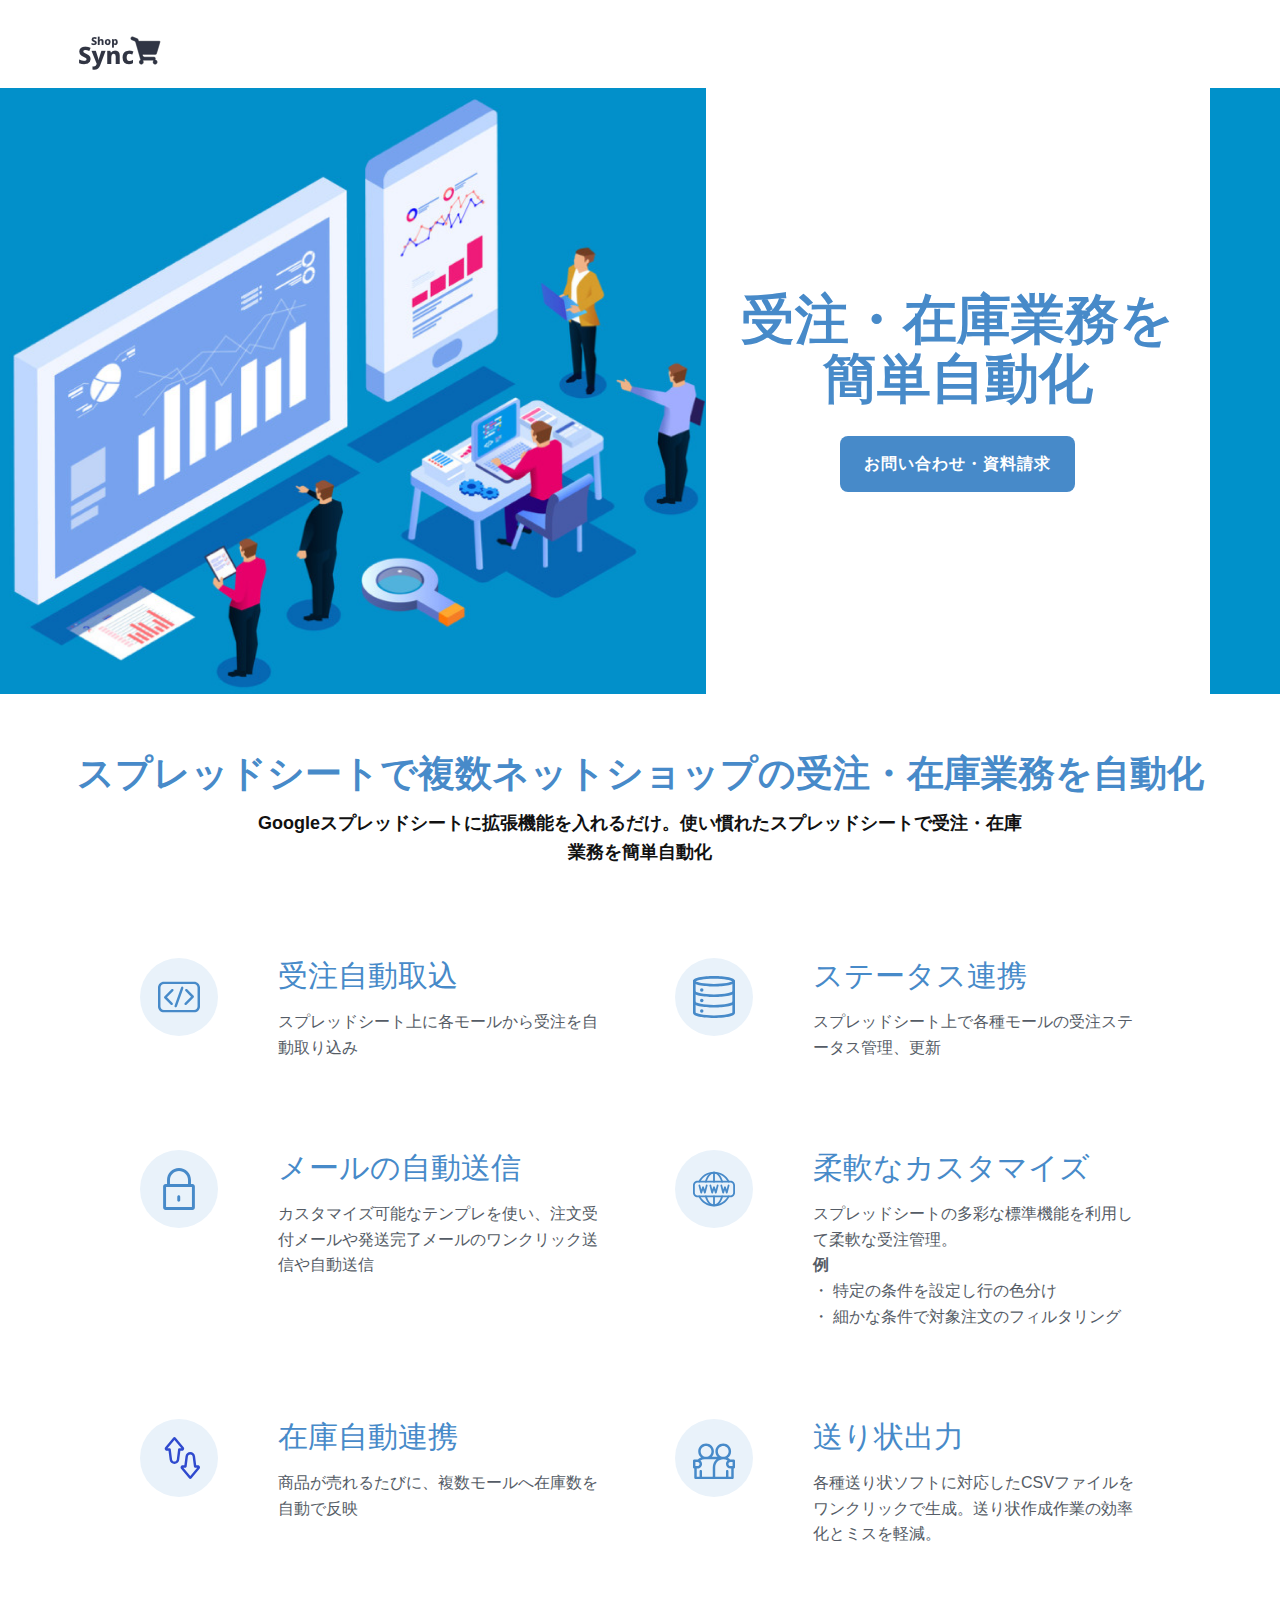
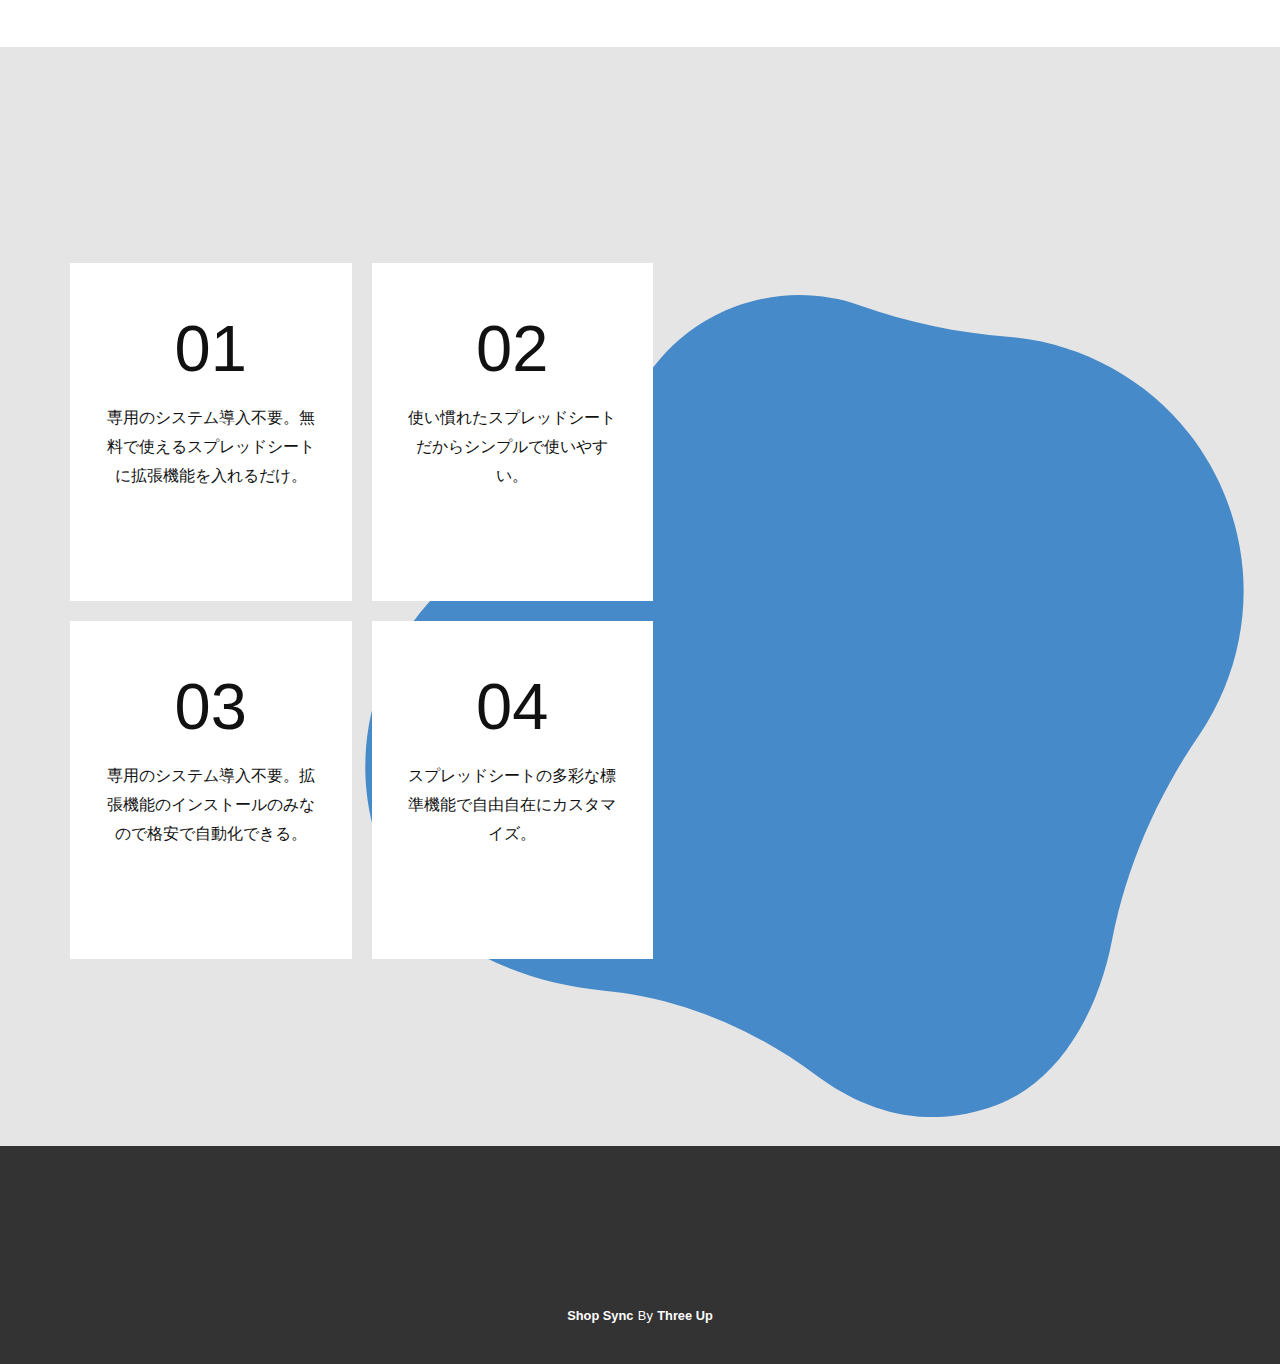
==== commit 7eefb395: "文言修正" ====
--- a/index.html
+++ b/index.html
@@ -80,7 +80,7 @@
     <section class="u-align-center-lg u-align-center-md u-align-center-sm u-align-center-xl u-align-left-xs u-clearfix u-section-2" id="sec-1960">
       <div class="u-clearfix u-sheet u-valign-middle-lg u-valign-middle-md u-valign-middle-sm u-valign-middle-xl u-sheet-1">
         <h2 class="u-align-center-lg u-align-center-md u-align-center-sm u-align-center-xl u-text u-text-default u-text-palette-1-base u-text-1">スプレッドシートで複数ネットショップの受注・在庫業務を自動化</h2>
-        <p class="u-align-center-lg u-align-center-md u-align-center-sm u-align-center-xl u-text u-text-2">拡張機能を入れるだけ。使い慣れたスプレッドシートで受注・在庫業務を簡単自動化</p>
+        <p class="u-align-center-lg u-align-center-md u-align-center-sm u-align-center-xl u-text u-text-2">Googleスプレッドシートに拡張機能を入れるだけ。使い慣れたスプレッドシートで受注・在庫業務を簡単自動化</p>
         <div class="u-list u-list-1">
           <div class="u-repeater u-repeater-1">
             <div class="u-container-style u-list-item u-repeater-item">
